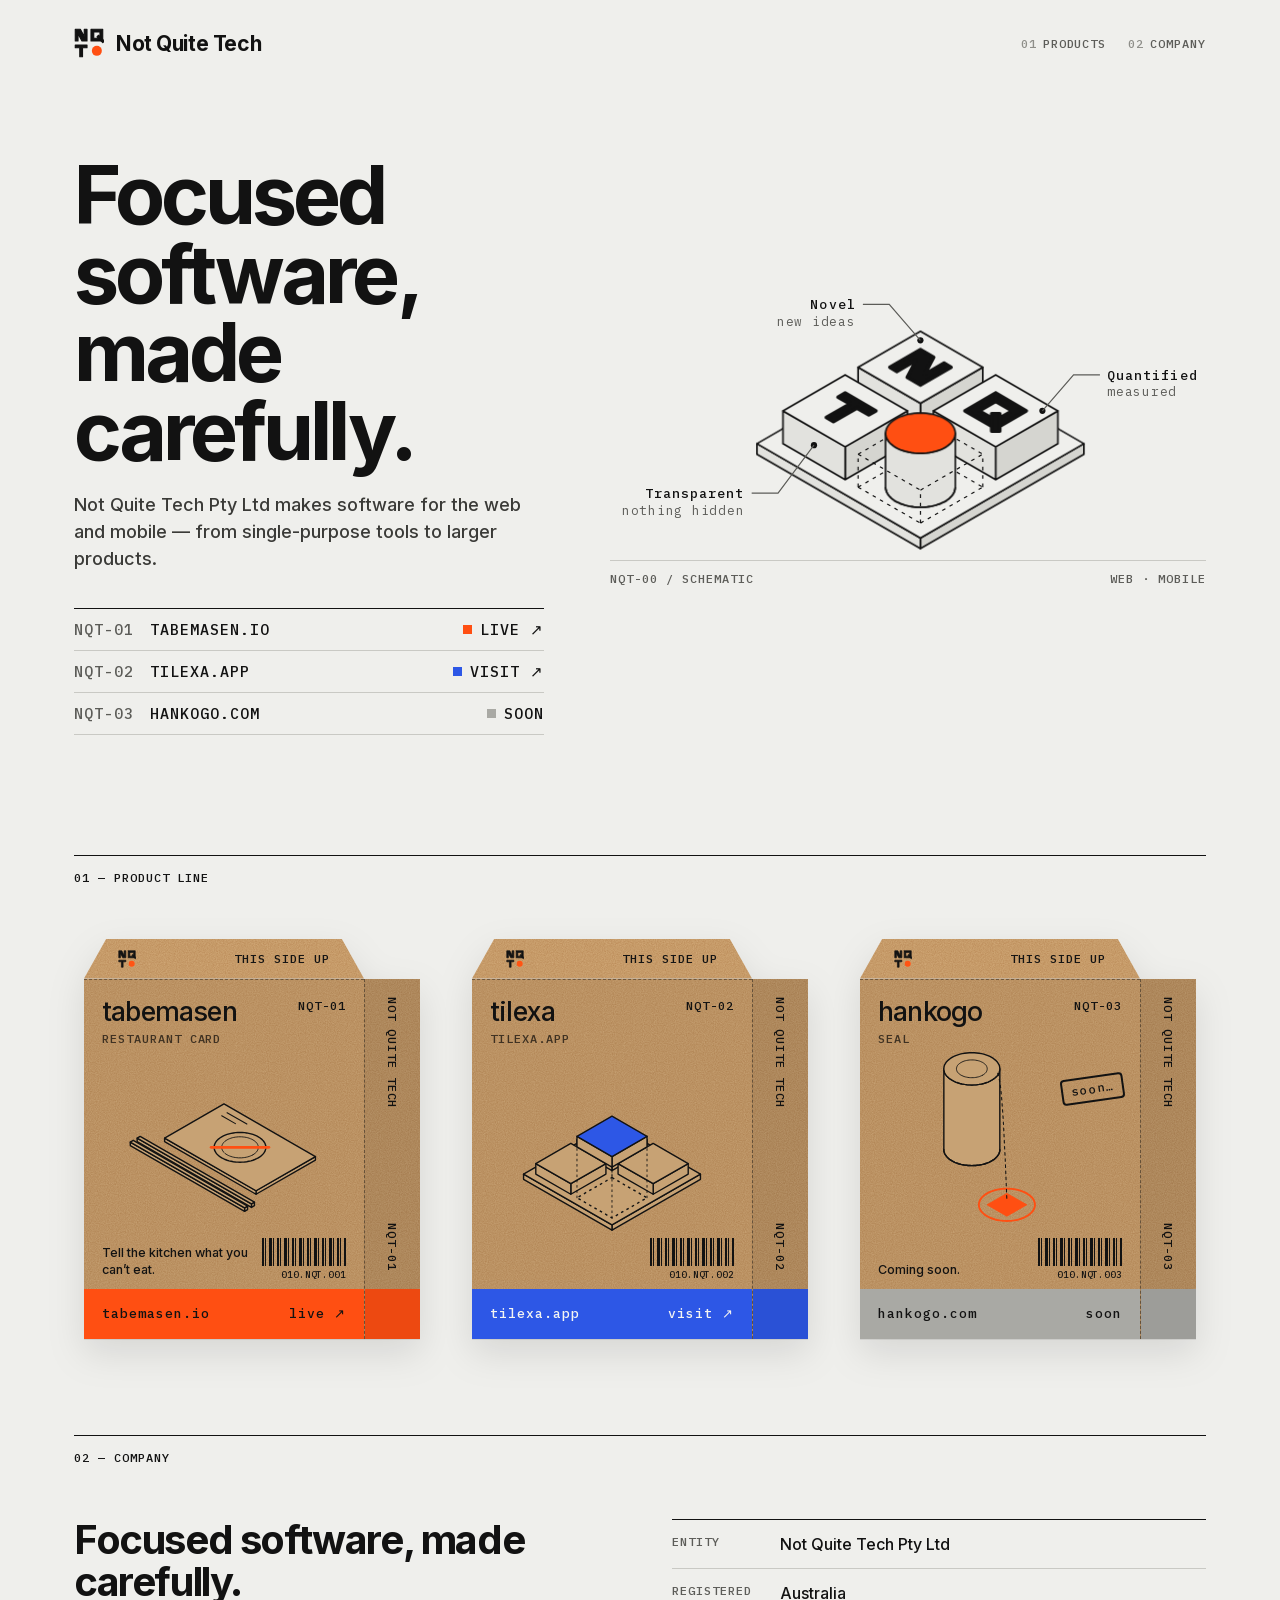
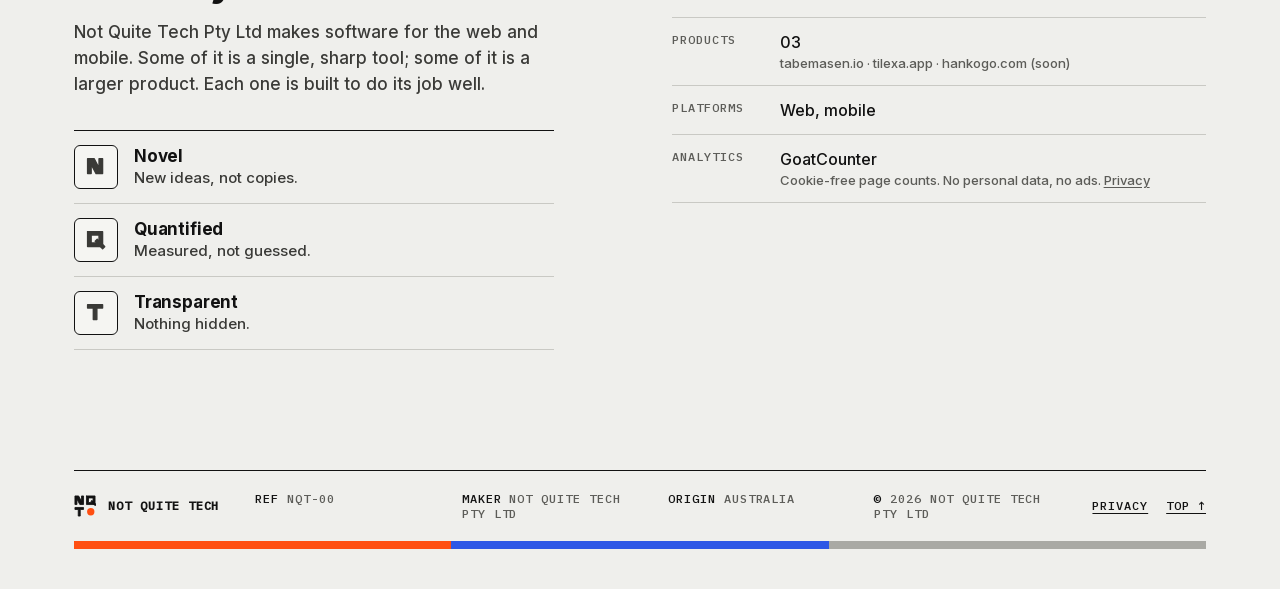
==== index.html @ bcbded15 "Not Quite Tech website Static site for nqtn.me: schematic hero, product line, company spec sheet, pr" ====
<!DOCTYPE html>
<html lang="en">
<head>
  <meta charset="utf-8">
  <meta name="viewport" content="width=device-width, initial-scale=1">
  <title>Not Quite Tech Pty Ltd</title>
  <meta name="description" content="Not Quite Tech Pty Ltd makes focused software for the web and mobile.">
  <meta name="theme-color" content="#EFEFEC">
  <link rel="icon" href="assets/img/favicon.svg" type="image/svg+xml">
  <link rel="apple-touch-icon" href="assets/img/apple-touch-icon.png">
  <meta property="og:type" content="website">
  <meta property="og:title" content="Not Quite Tech Pty Ltd">
  <meta property="og:description" content="Focused software, made carefully.">
  <meta property="og:image" content="https://nqtn.me/assets/img/og.png">
  <meta name="twitter:card" content="summary_large_image">
  <link rel="preload" href="assets/fonts/inter-latin.woff2" as="font" type="font/woff2" crossorigin>
  <link rel="stylesheet" href="assets/css/site.css">
  <script data-goatcounter="https://nqtn.goatcounter.com/count" async src="//gc.zgo.at/count.js"></script>
  <script type="application/ld+json">
  {"@context":"https://schema.org","@type":"Organization","name":"Not Quite Tech Pty Ltd","url":"https://nqtn.me","logo":"https://nqtn.me/assets/img/mark.svg"}
  </script>
</head>
<body>
<div class="page">

  <header class="top">
    <a class="brand" href="/" aria-label="Not Quite Tech home"><img src="assets/img/mark.svg" alt="" width="30" height="30"><b>Not Quite Tech</b></a>
    <nav class="mono" aria-label="Sections">
      <a href="#products"><span>01</span>Products</a>
      <a href="#company"><span>02</span>Company</a>
    </nav>
  </header>

  <main>
    <section class="hero" id="top">
      <div class="h-text">
        <h1>Focused software,<br>made carefully.</h1>
        <p>Not Quite Tech Pty Ltd makes software for the web and mobile — from single-purpose tools to larger products.</p>
        <div class="contents mono">
          <a href="https://tabemasen.io"><span class="muted">NQT-01</span><span class="nm2">tabemasen.io</span><span class="st"><i class="sq b1"></i>live ↗</span></a>
          <a href="https://tilexa.app"><span class="muted">NQT-02</span><span class="nm2">tilexa.app</span><span class="st"><i class="sq b2"></i>visit ↗</span></a>
          <span class="row"><span class="muted">NQT-03</span><span>hankogo.com</span><span class="st"><i class="sq b3"></i>soon</span></span>
        </div>
      </div>
      <figure class="h-art">
        <svg class="schem" viewBox="-29 50 497 222" role="img" aria-labelledby="schem-t"><title id="schem-t">Schematic of the Not Quite Tech mark as three blocks and a cylinder. N: novel, new ideas, not copies. Q: quantified, measured, not guessed. T: transparent, nothing hidden. An orange cylinder stands in the outline of a fourth block.</title><g class="s s-base"><polygon class="fr" points="366.4,187.0 230.0,265.8 230.0,257.0 366.4,178.2"/><polygon class="fl" points="93.6,187.0 230.0,265.8 230.0,257.0 93.6,178.2"/><polygon class="ft" points="230.0,99.5 366.4,178.2 230.0,257.0 93.6,178.2"/></g><g class="s s-b1"><polygon class="fr" points="282.0,142.0 230.0,172.0 230.0,144.5 282.0,114.5"/><polygon class="fl" points="178.0,142.0 230.0,172.0 230.0,144.5 178.0,114.5"/><polygon class="ft" points="230.0,84.5 282.0,114.5 230.0,144.5 178.0,114.5"/><polygon class="lt" fill-rule="evenodd" style="stroke-width:2.89" points="230.0,99.7 241.1,106.1 233.6,120.3 249.7,111.0 255.6,114.5 230.0,129.3 218.9,122.9 226.4,108.7 210.3,118.0 204.4,114.5"/></g><g class="s s-b2"><polygon class="fr" points="344.7,178.2 292.8,208.2 292.8,180.8 344.7,150.8"/><polygon class="fl" points="240.8,178.2 292.8,208.2 292.8,180.8 240.8,150.8"/><polygon class="ft" points="292.8,120.8 344.7,150.8 292.8,180.8 240.8,150.8"/><polygon class="lt" fill-rule="evenodd" style="stroke-width:2.89" points="292.8,135.9 318.4,150.8 292.8,165.6 267.1,150.8 292.8,135.9 292.8,142.9 279.1,150.8 292.8,158.6 306.5,150.8 292.8,142.9"/><polygon class="lt" fill-rule="evenodd" style="stroke-width:2.89" points="289.4,153.1 296.2,153.1 296.2,167.7 289.4,167.7"/></g><g class="s s-b3"><polygon class="fr" points="219.2,178.2 167.2,208.2 167.2,180.8 219.2,150.8"/><polygon class="fl" points="115.3,178.2 167.2,208.2 167.2,180.8 115.3,150.8"/><polygon class="ft" points="167.2,120.8 219.2,150.8 167.2,180.8 115.3,150.8"/><polygon class="lt" fill-rule="evenodd" style="stroke-width:2.89" points="167.2,135.9 192.9,150.8 186.9,154.2 177.0,148.5 157.4,159.9 151.4,156.4 171.1,145.1 161.2,139.4"/></g><g class="s s-ghost"><line class="gh" x1="178.0" y1="214.5" x2="230.0" y2="184.5"/><line class="gh" x1="230.0" y1="184.5" x2="282.0" y2="214.5"/><line class="gh" x1="178.0" y1="187.0" x2="230.0" y2="157.0"/><line class="gh" x1="230.0" y1="157.0" x2="282.0" y2="187.0"/><line class="gh" x1="230.0" y1="184.5" x2="230.0" y2="157.0"/></g><g class="s s-cyl"><polygon class="fl" points="259.1,214.5 259.0,215.6 258.8,216.7 258.5,217.8 258.1,218.8 257.5,219.9 256.9,220.9 256.1,221.9 255.2,222.9 254.2,223.8 253.1,224.7 251.9,225.6 250.6,226.4 249.2,227.1 247.7,227.8 246.2,228.5 244.5,229.0 242.9,229.6 241.1,230.0 239.3,230.4 237.5,230.7 235.7,231.0 233.8,231.2 231.9,231.3 230.0,231.3 228.1,231.3 226.2,231.2 224.3,231.0 222.5,230.7 220.7,230.4 218.9,230.0 217.1,229.6 215.5,229.0 213.8,228.5 212.3,227.8 210.8,227.1 209.4,226.4 208.1,225.6 206.9,224.7 205.8,223.8 204.8,222.9 203.9,221.9 203.1,220.9 202.5,219.9 201.9,218.8 201.5,217.8 201.2,216.7 201.0,215.6 200.9,214.5 200.9,169.5 201.0,170.6 201.2,171.7 201.5,172.8 201.9,173.8 202.5,174.9 203.1,175.9 203.9,176.9 204.8,177.9 205.8,178.8 206.9,179.7 208.1,180.6 209.4,181.4 210.8,182.1 212.3,182.8 213.8,183.5 215.5,184.0 217.1,184.6 218.9,185.0 220.7,185.4 222.5,185.7 224.3,186.0 226.2,186.2 228.1,186.3 230.0,186.3 231.9,186.3 233.8,186.2 235.7,186.0 237.5,185.7 239.3,185.4 241.1,185.0 242.9,184.6 244.5,184.0 246.2,183.5 247.7,182.8 249.2,182.1 250.6,181.4 251.9,180.6 253.1,179.7 254.2,178.8 255.2,177.9 256.1,176.9 256.9,175.9 257.5,174.9 258.1,173.8 258.5,172.8 258.8,171.7 259.0,170.6 259.1,169.5"/><polyline class="ln" points="259.1,214.5 259.0,215.6 258.8,216.7 258.5,217.8 258.1,218.8 257.5,219.9 256.9,220.9 256.1,221.9 255.2,222.9 254.2,223.8 253.1,224.7 251.9,225.6 250.6,226.4 249.2,227.1 247.7,227.8 246.2,228.5 244.5,229.0 242.9,229.6 241.1,230.0 239.3,230.4 237.5,230.7 235.7,231.0 233.8,231.2 231.9,231.3 230.0,231.3 228.1,231.3 226.2,231.2 224.3,231.0 222.5,230.7 220.7,230.4 218.9,230.0 217.1,229.6 215.5,229.0 213.8,228.5 212.3,227.8 210.8,227.1 209.4,226.4 208.1,225.6 206.9,224.7 205.8,223.8 204.8,222.9 203.9,221.9 203.1,220.9 202.5,219.9 201.9,218.8 201.5,217.8 201.2,216.7 201.0,215.6 200.9,214.5"/><polygon class="fo" points="250.6,181.4 248.7,182.4 246.7,183.3 244.5,184.0 242.3,184.7 239.9,185.3 237.5,185.7 235.1,186.0 232.5,186.2 230.0,186.3 227.5,186.2 224.9,186.0 222.5,185.7 220.1,185.3 217.7,184.7 215.5,184.0 213.3,183.3 211.3,182.4 209.4,181.4 207.7,180.3 206.2,179.1 204.8,177.9 203.6,176.6 202.7,175.2 201.9,173.8 201.4,172.4 201.0,171.0 200.9,169.5 201.0,168.0 201.4,166.6 201.9,165.2 202.7,163.8 203.6,162.4 204.8,161.1 206.2,159.9 207.7,158.7 209.4,157.6 211.3,156.6 213.3,155.7 215.5,155.0 217.7,154.3 220.1,153.7 222.5,153.3 224.9,153.0 227.5,152.8 230.0,152.7 232.5,152.8 235.1,153.0 237.5,153.3 239.9,153.7 242.3,154.3 244.5,155.0 246.7,155.7 248.7,156.6 250.6,157.6 252.3,158.7 253.8,159.9 255.2,161.1 256.4,162.4 257.3,163.8 258.1,165.2 258.6,166.6 259.0,168.0 259.1,169.5 259.0,171.0 258.6,172.4 258.1,173.8 257.3,175.2 256.4,176.6 255.2,177.9 253.8,179.1 252.3,180.3 250.6,181.4"/></g><g class="s s-gfront"><line class="gh" x1="178.0" y1="214.5" x2="230.0" y2="244.5"/><line class="gh" x1="230.0" y1="244.5" x2="282.0" y2="214.5"/><line class="gh" x1="178.0" y1="187.0" x2="230.0" y2="217.0"/><line class="gh" x1="230.0" y1="217.0" x2="282.0" y2="187.0"/><line class="gh" x1="282.0" y1="214.5" x2="282.0" y2="187.0"/><line class="gh" x1="230.0" y1="244.5" x2="230.0" y2="217.0"/><line class="gh" x1="178.0" y1="214.5" x2="178.0" y2="187.0"/></g><g class="s s-co"><circle class="dot" cx="331.8" cy="150.8" r="2.6"/><polyline class="ld" points="331.8,150.8 357.8,120.8 379.8,120.8"/><text class="tx" x="385.8" y="124.8" text-anchor="start">Quantified</text><text class="tx2" x="385.8" y="138.8" text-anchor="start">measured</text><circle class="dot" cx="230.0" cy="92.0" r="2.6"/><polyline class="ld" points="230.0,92.0 204.0,62.0 182.0,62.0"/><text class="tx" x="176.0" y="66.0" text-anchor="end">Novel</text><text class="tx2" x="176.0" y="80.0" text-anchor="end">new ideas</text><circle class="dot" cx="141.2" cy="179.5" r="2.6"/><polyline class="ld" points="141.2,179.5 111.2,219.5 89.2,219.5"/><text class="tx" x="83.2" y="223.5" text-anchor="end">Transparent</text><text class="tx2" x="83.2" y="237.5" text-anchor="end">nothing hidden</text></g></svg>
        <figcaption class="mono muted"><span>NQT-00 / schematic</span><span>web · mobile</span></figcaption>
      </figure>
    </section>

    <section class="sec" id="products">
      <div class="sec-head mono"><h2>01 — Product line</h2></div>
      <ul class="boxes">
        <li>
          <a class="box" href="https://tabemasen.io" aria-label="tabemasen.io: tell the kitchen what you can’t eat. Live.">
            <div class="flap kraft" aria-hidden="true"><img src="assets/img/mark.svg" alt=""><span class="mono">this side up</span></div>
            <div class="front kraft">
              <div class="hd"><span class="nm">tabemasen</span><span class="mono">NQT-01</span></div>
              <div class="sub"><span class="mono muted">restaurant card</span></div>
              <div class="art"><img src="assets/img/iso-tabemasen.svg" alt="" width="300" height="220"></div>
              <div class="meta"><p>Tell the kitchen what you can’t eat.</p><div><div class="barcode"></div><div class="code">010.NQT.001</div></div></div>
              <div class="band b1"><b>tabemasen.io</b><b>live ↗</b></div>
            </div>
            <div class="side kraft" aria-hidden="true"><div class="v mono"><span>not quite tech</span><span>NQT-01</span></div><div class="band b1"></div></div>
          </a>
        </li>
        <li>
          <a class="box" href="https://tilexa.app" aria-label="tilexa.app">
            <div class="flap kraft" aria-hidden="true"><img src="assets/img/mark.svg" alt=""><span class="mono">this side up</span></div>
            <div class="front kraft">
              <div class="hd"><span class="nm">tilexa</span><span class="mono">NQT-02</span></div>
              <div class="sub"><span class="mono muted">tilexa.app</span></div>
              <div class="art"><img src="assets/img/iso-tilexa.svg" alt="" width="300" height="220"></div>
              <div class="meta"><p></p><div><div class="barcode"></div><div class="code">010.NQT.002</div></div></div>
              <div class="band b2"><b>tilexa.app</b><b>visit ↗</b></div>
            </div>
            <div class="side kraft" aria-hidden="true"><div class="v mono"><span>not quite tech</span><span>NQT-02</span></div><div class="band b2"></div></div>
          </a>
        </li>
        <li>
          <div class="box" role="group" aria-label="hankogo.com, coming soon">
            <div class="flap kraft" aria-hidden="true"><img src="assets/img/mark.svg" alt=""><span class="mono">this side up</span></div>
            <div class="front kraft">
              <div class="hd"><span class="nm">hankogo</span><span class="mono">NQT-03</span></div>
              <div class="sub"><span class="mono muted">seal</span></div>
              <span class="soon-stamp">soon…</span>
              <div class="art"><img src="assets/img/iso-hankogo.svg" alt="" width="300" height="220"></div>
              <div class="meta"><p>Coming soon.</p><div><div class="barcode"></div><div class="code">010.NQT.003</div></div></div>
              <div class="band b3"><b>hankogo.com</b><b>soon</b></div>
            </div>
            <div class="side kraft" aria-hidden="true"><div class="v mono"><span>not quite tech</span><span>NQT-03</span></div><div class="band b3"></div></div>
          </div>
        </li>
      </ul>
    </section>

    <section class="sec" id="company">
      <div class="sec-head mono"><h2>02 — Company</h2></div>
      <div class="spec">
        <div class="about">
          <h3>Focused software, made carefully.</h3>
          <p>Not Quite Tech Pty Ltd makes software for the web and mobile. Some of it is a single, sharp tool; some of it is a larger product. Each one is built to do its job well.</p>
          <ol class="principles">
            <li><span class="lt" aria-hidden="true"><svg viewBox="-1 -1 22 22" fill="currentColor" stroke="currentColor" stroke-width="1.6" stroke-linejoin="round"><polygon fill-rule="evenodd" points="0.80,0.80 7.88,0.80 13.37,11.10 13.37,0.80 17.20,0.80 17.20,17.20 10.12,17.20 4.63,6.90 4.63,17.20 0.80,17.20"/></svg></span><span><b>Novel</b>New ideas, not copies.</span></li>
            <li><span class="lt" aria-hidden="true"><svg viewBox="-1 -1 22 22" fill="currentColor" stroke="currentColor" stroke-width="1.6" stroke-linejoin="round"><polygon fill-rule="evenodd" points="0.80,0.80 17.20,0.80 17.20,17.20 0.80,17.20 0.80,0.80 4.63,4.63 4.63,13.37 13.37,13.37 13.37,4.63 4.63,4.63"/><polygon fill-rule="evenodd" points="9.18,11.37 11.37,9.18 19.48,17.29 17.29,19.48"/></svg></span><span><b>Quantified</b>Measured, not guessed.</span></li>
            <li><span class="lt" aria-hidden="true"><svg viewBox="-1 -1 22 22" fill="currentColor" stroke="currentColor" stroke-width="1.6" stroke-linejoin="round"><polygon fill-rule="evenodd" points="0.80,0.80 17.20,0.80 17.20,4.63 10.91,4.63 10.91,17.20 7.09,17.20 7.09,4.63 0.80,4.63"/></svg></span><span><b>Transparent</b>Nothing hidden.</span></li>
          </ol>
        </div>
        <dl>
          <dt class="mono muted">Entity</dt><dd>Not Quite Tech Pty Ltd</dd>
          <dt class="mono muted">Registered</dt><dd>Australia</dd>
          <dt class="mono muted">Products</dt><dd>03<small>tabemasen.io · tilexa.app · hankogo.com (soon)</small></dd>
          <dt class="mono muted">Platforms</dt><dd>Web, mobile</dd>
          <dt class="mono muted">Analytics</dt><dd>GoatCounter<small>Cookie-free page counts. No personal data, no ads. <a href="privacy.html">Privacy</a></small></dd>
        </dl>
      </div>
    </section>
  </main>

  <footer class="foot mono">
    <div class="foot-body">
      <span class="mark"><img src="assets/img/mark.svg" alt=""><b>Not Quite Tech</b></span>
      <div class="rows">
        <span><b>Ref</b> <span class="muted">NQT-00</span></span>
        <span><b>Maker</b> <span class="muted">Not Quite Tech Pty Ltd</span></span>
        <span><b>Origin</b> <span class="muted">Australia</span></span>
        <span><b>©</b> <span class="muted">2026 Not Quite Tech Pty Ltd</span></span>
      </div>
      <nav aria-label="Footer"><a href="privacy.html">Privacy</a><a href="#top">Top ↑</a></nav>
    </div>
    <div class="tri" aria-hidden="true"><i class="b1"></i><i class="b2"></i><i class="b3"></i></div>
  </footer>

</div>
</body>
</html>
---- assets/css/site.css ----
/* Not Quite Tech Pty Ltd
   Tokens mirror the Figma file "NQTN — Brand & Website" (collection nqtn/colour). */

@font-face { font-family: "Inter"; src: url("../fonts/inter-latin.woff2") format("woff2"); font-weight: 100 900; font-display: swap; }
@font-face { font-family: "IBM Plex Mono"; src: url("../fonts/plexmono-400-latin.woff2") format("woff2"); font-weight: 400; font-display: swap; }
@font-face { font-family: "IBM Plex Mono"; src: url("../fonts/plexmono-500-latin.woff2") format("woff2"); font-weight: 500; font-display: swap; }

:root {
  --bg: #EFEFEC;
  --alu: #E3E3E0;
  --paper: #F5F5F2;
  --ink: #121212;
  --ink-2: #3A3A37;
  --graphite: #2B2B2A;
  --label: #5C5C58;
  --engrave: #8E8E89;
  --hairline: #C9C9C4;
  --signal: #FF4F12;
  --cobalt: #2D57E6;
  --lime: #C8F031;
  --kraft: #C7A274;
  --kraft-dk: #B48E60;

  --sans: "Inter", system-ui, -apple-system, sans-serif;
  --mono: "IBM Plex Mono", ui-monospace, "SF Mono", Menlo, monospace;

  --noise: url("data:image/svg+xml,%3Csvg xmlns='http://www.w3.org/2000/svg' width='180' height='180'%3E%3Cfilter id='n'%3E%3CfeTurbulence type='fractalNoise' baseFrequency='.9' numOctaves='2' stitchTiles='stitch'/%3E%3CfeColorMatrix values='0 0 0 0 0  0 0 0 0 0  0 0 0 0 0  0 0 0 .55 0'/%3E%3C/filter%3E%3Crect width='180' height='180' filter='url(%23n)'/%3E%3C/svg%3E");
}

*, *::before, *::after { box-sizing: border-box; }
html { -webkit-text-size-adjust: 100%; scroll-behavior: smooth; }
body { margin: 0; background: var(--bg); color: var(--ink); font-family: var(--sans); font-weight: 500; -webkit-font-smoothing: antialiased; }
a { color: inherit; text-decoration: none; }
button { font: inherit; color: inherit; }
:focus-visible { outline: 2px solid var(--signal); outline-offset: 3px; border-radius: 6px; }
img { display: block; max-width: 100%; height: auto; }

.mono { font-family: var(--mono); font-size: 12px; letter-spacing: .08em; text-transform: uppercase; }
.muted { color: var(--label); }
.sr { position: absolute; width: 1px; height: 1px; overflow: hidden; clip: rect(0 0 0 0); white-space: nowrap; }

.page { max-width: 1180px; margin: 0 auto; padding: 0 24px; }

/* ───────── header ───────── */
.top { display: flex; justify-content: space-between; align-items: center; flex-wrap: wrap; gap: 16px; padding: 28px 0; }
.brand { display: flex; align-items: center; gap: 12px; }
.brand img { width: 30px; height: 30px; }
.brand b { font-weight: 700; font-size: 21px; letter-spacing: -.02em; }
.top nav { display: flex; gap: 22px; flex-wrap: wrap; }
.top nav a { color: var(--label); }
.top nav a:hover { color: var(--ink); }
.top nav a span { color: var(--engrave); margin-right: 6px; }

/* ───────── section heads ───────── */
.sec { padding: 96px 0 0; }
.sec-head { display: flex; justify-content: space-between; align-items: baseline; gap: 16px; padding: 14px 0; border-top: 1px solid var(--ink); margin-bottom: 40px; }
.sec-head h2 { margin: 0; font: inherit; }

/* ───────── hero: text + animated schematic, straight on the page ───────── */
.hero { display: grid; grid-template-columns: minmax(0, 1fr) minmax(0, 1.2fr); gap: 32px 40px; align-items: center; padding: 56px 0 24px; }
.h-text h1 { margin: 14px 0 20px; font-size: clamp(42px, 6.4vw, 88px); line-height: .96; letter-spacing: -.048em; font-weight: 700; }
.h-text p { margin: 0; font-size: 18px; line-height: 1.5; max-width: 470px; color: var(--ink-2); }
.contents { margin-top: 36px; border-top: 1.5px solid var(--ink); max-width: 470px; }
.contents a, .contents span.row { display: grid; grid-template-columns: 64px 1fr auto; gap: 12px; align-items: center; padding: 11px 0; border-bottom: 1px solid var(--hairline); font-size: 15px; }
.contents a:hover .nm2 { text-decoration: underline; text-underline-offset: 3px; }
.contents .st { display: flex; align-items: center; gap: 8px; }
.contents .sq { width: 9px; height: 9px; background: var(--bc); }
.h-art { margin: 0; }
.h-art figcaption { display: flex; justify-content: space-between; gap: 12px; border-top: 1px solid var(--hairline); padding-top: 10px; margin-top: 4px; }
.schem { display: block; width: 100%; height: auto; overflow: visible; }
.schem .ft { fill: var(--bg); } .schem .fl { fill: #E2E2DE; } .schem .fr { fill: #D5D5D0; } .schem .fo { fill: var(--signal); }
.schem polygon { stroke: var(--ink); stroke-width: 1.4; stroke-linejoin: round; }
.schem .ln { fill: none; stroke: var(--ink); stroke-width: 1.4; stroke-linejoin: round; }
.schem .gh { fill: none; stroke: var(--ink); stroke-width: 1; stroke-dasharray: 3 4; }
.schem .dm { stroke: var(--engrave); stroke-width: 1; }
.schem .ld { fill: none; stroke: var(--label); stroke-width: 1; }
.schem .dot { fill: var(--ink); }
.schem .lt { fill: var(--ink); stroke: var(--ink); stroke-linejoin: round; }
.schem .tx { font: 500 11px var(--mono); letter-spacing: .08em; fill: var(--ink); }
.schem .tx2 { font: 400 10.5px var(--mono); letter-spacing: .06em; fill: var(--label); }
/* assembly: plate, three blocks drop in, the slot is traced, the cylinder lands, labels arrive */
@keyframes drop { from { transform: translateY(-46px); opacity: 0; } 60% { opacity: 1; } to { transform: none; opacity: 1; } }
@keyframes land { 0% { transform: translateY(-120px); opacity: 0; } 30% { opacity: 1; } 78% { transform: translateY(3px); } 100% { transform: none; opacity: 1; } }
@keyframes fade { from { opacity: 0; } to { opacity: 1; } }
@keyframes march { to { stroke-dashoffset: -14; } }
@keyframes bob { 0%, 62%, 100% { transform: none; } 74% { transform: translateY(-16px); } 86% { transform: translateY(1px); } }
.schem .s { animation: drop .7s cubic-bezier(.2,.8,.2,1) both; }
.schem .s-base { animation-name: fade; animation-duration: .5s; }
.schem .s-b1 { animation-delay: .25s; } .schem .s-b2 { animation-delay: .45s; } .schem .s-b3 { animation-delay: .65s; }
.schem .s-dim { animation: fade .6s 1s both; }
.schem .s-ghost { animation: fade .4s .95s both; }
.schem .s-ghost .gh, .schem .s-gfront .gh { animation: march 1.2s linear infinite; }
.schem .s-gfront { animation: fade .4s .95s both; }
.schem .s-cyl { animation: land .9s 1.3s cubic-bezier(.3,.7,.3,1) both, bob 5s 3s ease-in-out infinite; }
.schem .s-co { animation: fade .6s 2.1s both; }
@media (max-width: 860px) {
  .hero { grid-template-columns: 1fr; padding-top: 24px; }
  .h-art { order: -1; max-width: 520px; }
}

/* ───────── kraft: shared packaging material ───────── */
.kraft { background: var(--noise), var(--kraft); background-blend-mode: soft-light, normal; color: var(--ink); --muted: #3E3122; }
.kraft .muted { color: var(--muted); }
.barcode { width: 84px; height: 28px; background: repeating-linear-gradient(90deg, var(--ink) 0 2px, transparent 2px 3px, var(--ink) 3px 4px, transparent 4px 7px, var(--ink) 7px 10px, transparent 10px 11px, var(--ink) 11px 12px, transparent 12px 15px); }
.code { font: 500 9px/1 var(--mono); letter-spacing: .1em; margin-top: 4px; text-align: right; }
.band { height: 50px; flex: none; display: flex; align-items: center; justify-content: space-between; padding: 0 18px; background: var(--bc); color: var(--bt, var(--ink)); }
.band b { font: 500 13px/1 var(--mono); letter-spacing: .08em; }
.b1 { --bc: var(--signal); }
.b2 { --bc: var(--cobalt); --bt: #F5F5F2; }
.b3 { --bc: #A9A9A4; }

/* ───────── product line: flat kraft boxes (unfolded dielines) ───────── */
.boxes { list-style: none; margin: 0; padding: 0; display: grid; grid-template-columns: repeat(auto-fit, minmax(330px, 1fr)); gap: 48px 32px; }
.boxes li { display: flex; justify-content: center; }
.box { display: grid; grid-template-columns: 280px 56px; grid-template-rows: 40px 360px; width: max-content; transition: transform .25s cubic-bezier(.2,.8,.2,1), filter .25s; filter: drop-shadow(0 1px 0 rgba(0,0,0,.08)) drop-shadow(0 14px 18px rgba(0,0,0,.10)); }
a.box:hover, a.box:focus-visible { transform: translateY(-6px); filter: drop-shadow(0 1px 0 rgba(0,0,0,.08)) drop-shadow(0 22px 26px rgba(0,0,0,.16)); outline: none; }
a.box:focus-visible .front { outline: 2px solid var(--signal); outline-offset: 4px; }
.flap { grid-column: 1; grid-row: 1; clip-path: polygon(8% 0, 92% 0, 100% 100%, 0 100%); border-radius: 12px 12px 0 0; display: flex; align-items: center; justify-content: space-between; padding: 0 34px; filter: brightness(1.06); }
.flap img { width: 18px; height: 18px; }
.front { grid-column: 1; grid-row: 2; position: relative; display: flex; flex-direction: column; overflow: hidden; border-top: 1.5px dashed rgba(18,18,18,.45); }
.side { grid-column: 2; grid-row: 2; display: flex; flex-direction: column; border-left: 1.5px dashed rgba(18,18,18,.45); filter: brightness(.93); }
.side .v { flex: 1; writing-mode: vertical-rl; display: flex; justify-content: space-between; align-items: center; padding: 18px 0; margin: 0 auto; }
.side .band { padding: 0; justify-content: center; }
.front .hd { display: flex; justify-content: space-between; align-items: flex-start; padding: 18px 18px 0; }
.front .nm { font-size: 27px; font-weight: 500; letter-spacing: -.03em; line-height: 1; }
.front .sub { display: flex; gap: 10px; align-items: baseline; padding: 6px 18px 0; }
.front .art { flex: 1; display: grid; place-items: center; padding: 0 8px; min-height: 0; }
.front .art img { width: 100%; height: auto; }
.front .meta { display: flex; justify-content: space-between; align-items: flex-end; padding: 0 18px 10px; gap: 10px; }
.front .meta p { margin: 0; font-size: 12.5px; line-height: 1.35; max-width: 150px; }
.soon-stamp { position: absolute; right: 16px; top: 96px; rotate: -8deg; border: 2px solid var(--ink); border-radius: 4px; padding: 5px 8px; font: 500 12px/1 var(--mono); letter-spacing: .14em; }
@media (max-width: 380px) { .box { grid-template-columns: 260px 44px; } }

/* ───────── company: plain spec sheet ───────── */
.spec { display: grid; grid-template-columns: minmax(0, 1fr) minmax(300px, 1fr); gap: 36px 64px; align-items: start; }
.about h3 { margin: 0 0 16px; font-size: clamp(28px, 3.4vw, 40px); letter-spacing: -.035em; line-height: 1.05; }
.about p { margin: 0; font-size: 17px; line-height: 1.55; color: var(--ink-2); max-width: 480px; }
.spec dl { margin: 0; display: grid; grid-template-columns: auto 1fr; border-top: 1.5px solid var(--ink); }
.spec dt, .spec dd { margin: 0; padding: 14px 0; border-bottom: 1px solid var(--hairline); }
.spec dt { padding-right: 28px; }
.spec dd { font-size: 16px; }
.spec dd small { display: block; color: var(--label); font-size: 13px; margin-top: 3px; }
.spec dd small a { text-decoration: underline; text-underline-offset: 2px; }
.principles { list-style: none; margin: 32px 0 0; padding: 0; border-top: 1.5px solid var(--ink); max-width: 480px; }
.principles li { display: grid; grid-template-columns: 44px 1fr; align-items: center; gap: 16px; padding: 14px 0; border-bottom: 1px solid var(--hairline); }
.principles .lt { display: grid; place-items: center; width: 44px; height: 44px; background: var(--paper); border: 1.5px solid var(--ink); border-radius: 6px; }
.principles .lt svg { width: 20px; height: 20px; }
.principles span { font-size: 15px; color: var(--ink-2); }
.principles span b { display: block; font-size: 17px; color: var(--ink); letter-spacing: -.01em; margin-bottom: 2px; }
@media (max-width: 860px) { .spec { grid-template-columns: 1fr; } }

/* ───────── footer ───────── */
.foot { margin-top: 120px; padding-bottom: 40px; }
.foot-body { display: grid; grid-template-columns: auto 1fr auto; gap: 18px 36px; align-items: center; padding: 20px 0; border-top: 1.5px solid var(--ink); }
.foot .mark { display: flex; align-items: center; gap: 12px; }
.foot .mark img { width: 22px; height: 22px; }
.foot .rows { display: grid; grid-template-columns: repeat(auto-fit, minmax(170px, 1fr)); gap: 6px 24px; }
.foot .rows b { font-weight: 500; }
.foot nav { display: flex; gap: 18px; align-items: center; }
.foot nav a { text-decoration: underline; text-underline-offset: 3px; text-decoration-thickness: 1px; }
.tri { display: grid; grid-template-columns: 1fr 1fr 1fr; height: 8px; }
.tri i { background: var(--bc); }
@media (max-width: 760px) { .foot-body { grid-template-columns: 1fr; } }

/* ───────── text pages ───────── */
.doc { max-width: 720px; margin: 40px 0 0; }
.doc a { text-decoration: underline; text-underline-offset: 3px; }
.doc h1 { margin: 0 0 24px; font-size: clamp(36px, 5vw, 56px); letter-spacing: -.04em; line-height: 1; }
.doc h2 { margin: 32px 0 8px; font-size: 18px; letter-spacing: -.01em; }
.doc p { margin: 0 0 12px; font-size: 17px; line-height: 1.55; }
.doc p.mono { font-size: 12px; }

@media (prefers-reduced-motion: reduce) {
  *, *::before, *::after { animation: none !important; transition: none !important; }
}
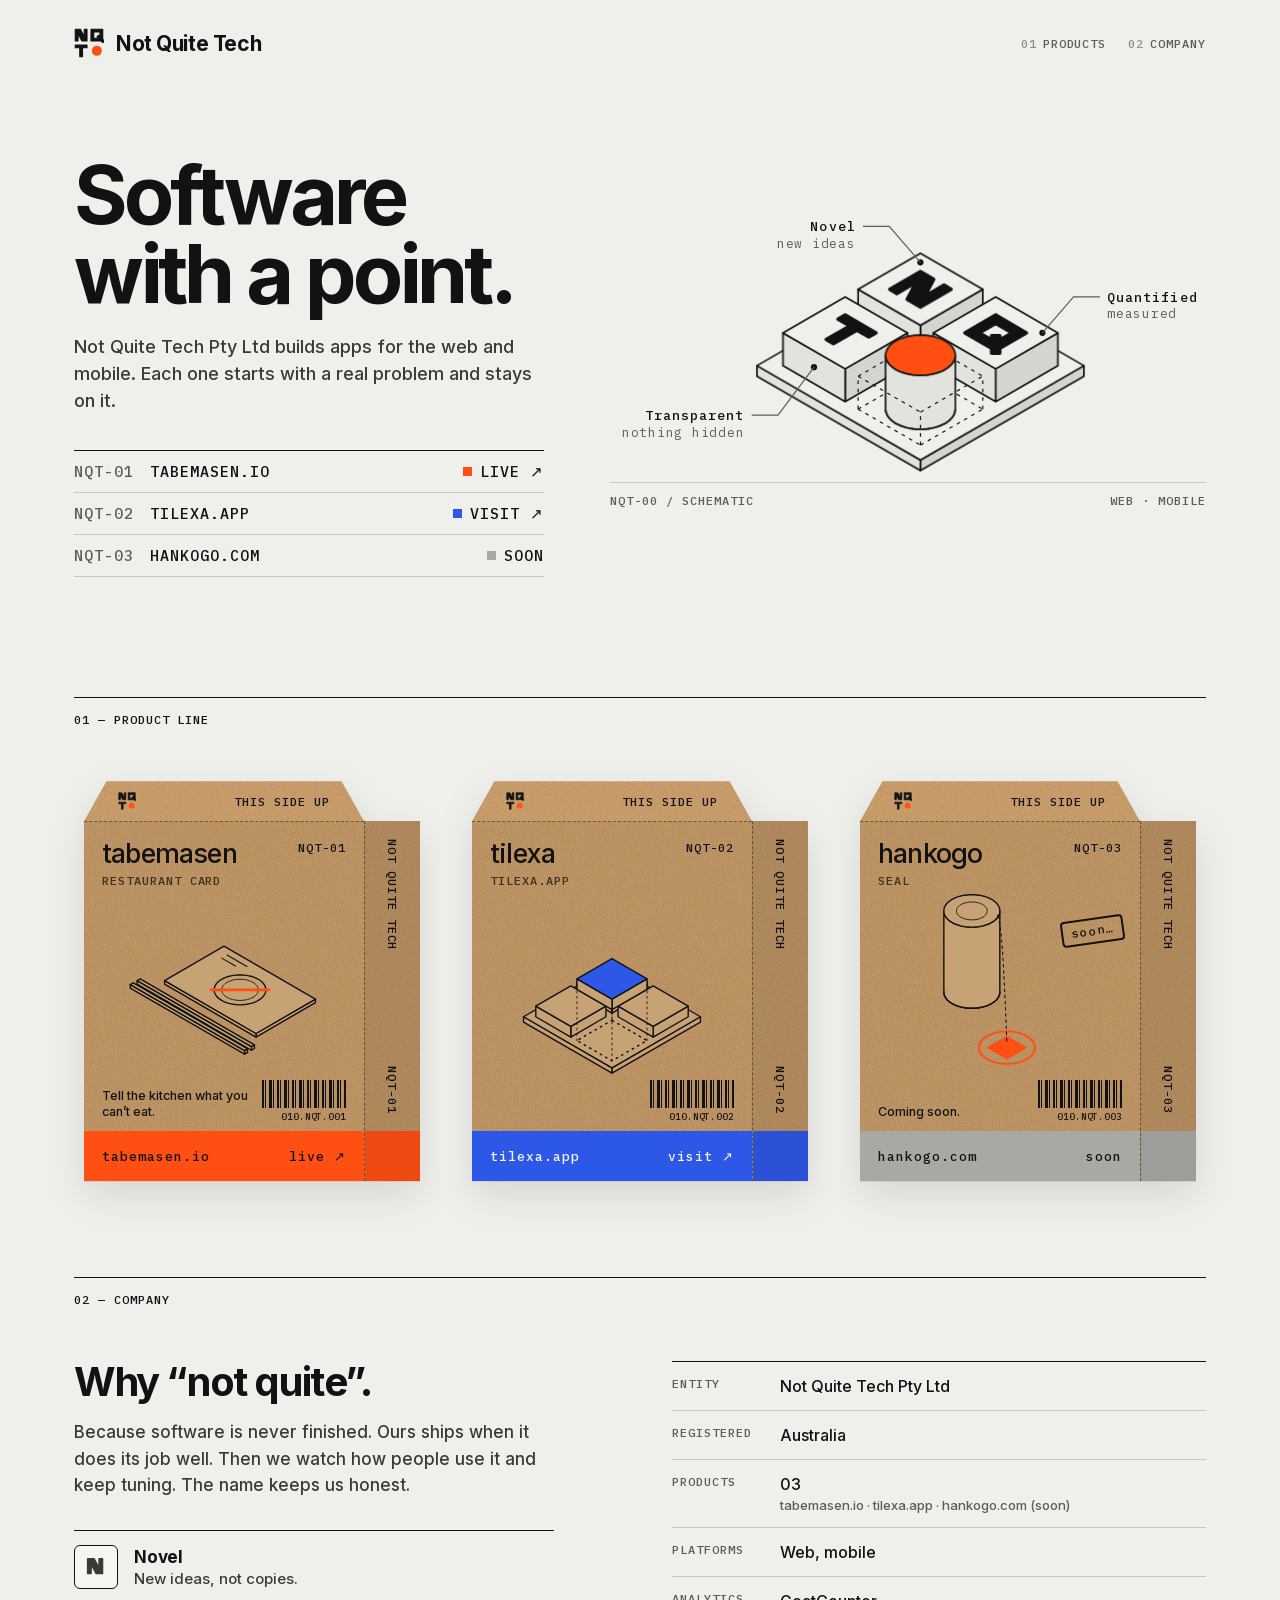
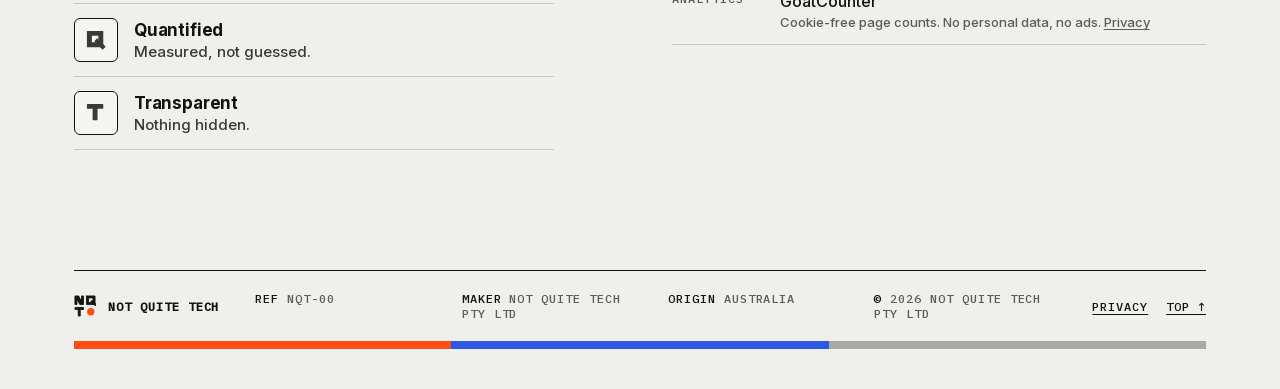
==== commit 8b016392: "Rewrite copy, add SEO metadata, sitemap, robots and 404 Co-Authored-By: Claude Opus 5.5 <noreply@ant" ====
--- a/index.html
+++ b/index.html
@@ -1,23 +1,37 @@
 <!DOCTYPE html>
-<html lang="en">
+<html lang="en-AU">
 <head>
   <meta charset="utf-8">
   <meta name="viewport" content="width=device-width, initial-scale=1">
-  <title>Not Quite Tech Pty Ltd</title>
-  <meta name="description" content="Not Quite Tech Pty Ltd makes focused software for the web and mobile.">
+  <title>Not Quite Tech · Software with a point</title>
+  <meta name="description" content="Not Quite Tech Pty Ltd is an Australian company building apps for the web and mobile, including tabemasen, tilexa and hankogo.">
+  <link rel="canonical" href="https://nqtn.me/">
   <meta name="theme-color" content="#EFEFEC">
   <link rel="icon" href="assets/img/favicon.svg" type="image/svg+xml">
   <link rel="apple-touch-icon" href="assets/img/apple-touch-icon.png">
   <meta property="og:type" content="website">
-  <meta property="og:title" content="Not Quite Tech Pty Ltd">
-  <meta property="og:description" content="Focused software, made carefully.">
+  <meta property="og:site_name" content="Not Quite Tech">
+  <meta property="og:url" content="https://nqtn.me/">
+  <meta property="og:locale" content="en_AU">
+  <meta property="og:title" content="Not Quite Tech · Software with a point">
+  <meta property="og:description" content="Apps for the web and mobile. Each one starts with a real problem and stays on it.">
   <meta property="og:image" content="https://nqtn.me/assets/img/og.png">
+  <meta property="og:image:width" content="1200">
+  <meta property="og:image:height" content="630">
+  <meta property="og:image:alt" content="Not Quite Tech homepage: the headline Software with a point, beside a schematic of three lettered blocks and an orange cylinder.">
   <meta name="twitter:card" content="summary_large_image">
+  <meta name="twitter:title" content="Not Quite Tech · Software with a point">
+  <meta name="twitter:description" content="Apps for the web and mobile. Each one starts with a real problem and stays on it.">
+  <meta name="twitter:image" content="https://nqtn.me/assets/img/og.png">
   <link rel="preload" href="assets/fonts/inter-latin.woff2" as="font" type="font/woff2" crossorigin>
   <link rel="stylesheet" href="assets/css/site.css">
   <script data-goatcounter="https://nqtn.goatcounter.com/count" async src="//gc.zgo.at/count.js"></script>
   <script type="application/ld+json">
-  {"@context":"https://schema.org","@type":"Organization","name":"Not Quite Tech Pty Ltd","url":"https://nqtn.me","logo":"https://nqtn.me/assets/img/mark.svg"}
+  {"@context":"https://schema.org","@graph":[
+    {"@type":"Organization","@id":"https://nqtn.me/#org","name":"Not Quite Tech","legalName":"Not Quite Tech Pty Ltd","url":"https://nqtn.me/","logo":{"@type":"ImageObject","url":"https://nqtn.me/assets/img/apple-touch-icon.png","width":180,"height":180},"address":{"@type":"PostalAddress","addressCountry":"AU"},"description":"Australian company building apps for the web and mobile."},
+    {"@type":"WebSite","@id":"https://nqtn.me/#website","url":"https://nqtn.me/","name":"Not Quite Tech","publisher":{"@id":"https://nqtn.me/#org"},"inLanguage":"en-AU"},
+    {"@type":"WebApplication","name":"tabemasen","url":"https://tabemasen.io","description":"A restaurant card that tells the kitchen what you can't eat.","applicationCategory":"LifestyleApplication","operatingSystem":"Web","publisher":{"@id":"https://nqtn.me/#org"}}
+  ]}
   </script>
 </head>
 <body>
@@ -34,8 +48,8 @@
   <main>
     <section class="hero" id="top">
       <div class="h-text">
-        <h1>Focused software,<br>made carefully.</h1>
-        <p>Not Quite Tech Pty Ltd makes software for the web and mobile — from single-purpose tools to larger products.</p>
+        <h1>Software<br>with a point.</h1>
+        <p>Not Quite Tech Pty Ltd builds apps for the web and mobile. Each one starts with a real problem and stays on it.</p>
         <div class="contents mono">
           <a href="https://tabemasen.io"><span class="muted">NQT-01</span><span class="nm2">tabemasen.io</span><span class="st"><i class="sq b1"></i>live ↗</span></a>
           <a href="https://tilexa.app"><span class="muted">NQT-02</span><span class="nm2">tilexa.app</span><span class="st"><i class="sq b2"></i>visit ↗</span></a>
@@ -55,7 +69,7 @@
           <a class="box" href="https://tabemasen.io" aria-label="tabemasen.io: tell the kitchen what you can’t eat. Live.">
             <div class="flap kraft" aria-hidden="true"><img src="assets/img/mark.svg" alt=""><span class="mono">this side up</span></div>
             <div class="front kraft">
-              <div class="hd"><span class="nm">tabemasen</span><span class="mono">NQT-01</span></div>
+              <div class="hd"><h3 class="nm">tabemasen</h3><span class="mono">NQT-01</span></div>
               <div class="sub"><span class="mono muted">restaurant card</span></div>
               <div class="art"><img src="assets/img/iso-tabemasen.svg" alt="" width="300" height="220"></div>
               <div class="meta"><p>Tell the kitchen what you can’t eat.</p><div><div class="barcode"></div><div class="code">010.NQT.001</div></div></div>
@@ -68,7 +82,7 @@
           <a class="box" href="https://tilexa.app" aria-label="tilexa.app">
             <div class="flap kraft" aria-hidden="true"><img src="assets/img/mark.svg" alt=""><span class="mono">this side up</span></div>
             <div class="front kraft">
-              <div class="hd"><span class="nm">tilexa</span><span class="mono">NQT-02</span></div>
+              <div class="hd"><h3 class="nm">tilexa</h3><span class="mono">NQT-02</span></div>
               <div class="sub"><span class="mono muted">tilexa.app</span></div>
               <div class="art"><img src="assets/img/iso-tilexa.svg" alt="" width="300" height="220"></div>
               <div class="meta"><p></p><div><div class="barcode"></div><div class="code">010.NQT.002</div></div></div>
@@ -81,7 +95,7 @@
           <div class="box" role="group" aria-label="hankogo.com, coming soon">
             <div class="flap kraft" aria-hidden="true"><img src="assets/img/mark.svg" alt=""><span class="mono">this side up</span></div>
             <div class="front kraft">
-              <div class="hd"><span class="nm">hankogo</span><span class="mono">NQT-03</span></div>
+              <div class="hd"><h3 class="nm">hankogo</h3><span class="mono">NQT-03</span></div>
               <div class="sub"><span class="mono muted">seal</span></div>
               <span class="soon-stamp">soon…</span>
               <div class="art"><img src="assets/img/iso-hankogo.svg" alt="" width="300" height="220"></div>
@@ -98,8 +112,8 @@
       <div class="sec-head mono"><h2>02 — Company</h2></div>
       <div class="spec">
         <div class="about">
-          <h3>Focused software, made carefully.</h3>
-          <p>Not Quite Tech Pty Ltd makes software for the web and mobile. Some of it is a single, sharp tool; some of it is a larger product. Each one is built to do its job well.</p>
+          <h3>Why “not quite”.</h3>
+          <p>Because software is never finished. Ours ships when it does its job well. Then we watch how people use it and keep tuning. The name keeps us honest.</p>
           <ol class="principles">
             <li><span class="lt" aria-hidden="true"><svg viewBox="-1 -1 22 22" fill="currentColor" stroke="currentColor" stroke-width="1.6" stroke-linejoin="round"><polygon fill-rule="evenodd" points="0.80,0.80 7.88,0.80 13.37,11.10 13.37,0.80 17.20,0.80 17.20,17.20 10.12,17.20 4.63,6.90 4.63,17.20 0.80,17.20"/></svg></span><span><b>Novel</b>New ideas, not copies.</span></li>
             <li><span class="lt" aria-hidden="true"><svg viewBox="-1 -1 22 22" fill="currentColor" stroke="currentColor" stroke-width="1.6" stroke-linejoin="round"><polygon fill-rule="evenodd" points="0.80,0.80 17.20,0.80 17.20,17.20 0.80,17.20 0.80,0.80 4.63,4.63 4.63,13.37 13.37,13.37 13.37,4.63 4.63,4.63"/><polygon fill-rule="evenodd" points="9.18,11.37 11.37,9.18 19.48,17.29 17.29,19.48"/></svg></span><span><b>Quantified</b>Measured, not guessed.</span></li>
--- a/assets/css/site.css
+++ b/assets/css/site.css
@@ -122,7 +122,7 @@
 .side .v { flex: 1; writing-mode: vertical-rl; display: flex; justify-content: space-between; align-items: center; padding: 18px 0; margin: 0 auto; }
 .side .band { padding: 0; justify-content: center; }
 .front .hd { display: flex; justify-content: space-between; align-items: flex-start; padding: 18px 18px 0; }
-.front .nm { font-size: 27px; font-weight: 500; letter-spacing: -.03em; line-height: 1; }
+.front .nm { margin: 0; font-size: 27px; font-weight: 500; letter-spacing: -.03em; line-height: 1; }
 .front .sub { display: flex; gap: 10px; align-items: baseline; padding: 6px 18px 0; }
 .front .art { flex: 1; display: grid; place-items: center; padding: 0 8px; min-height: 0; }
 .front .art img { width: 100%; height: auto; }
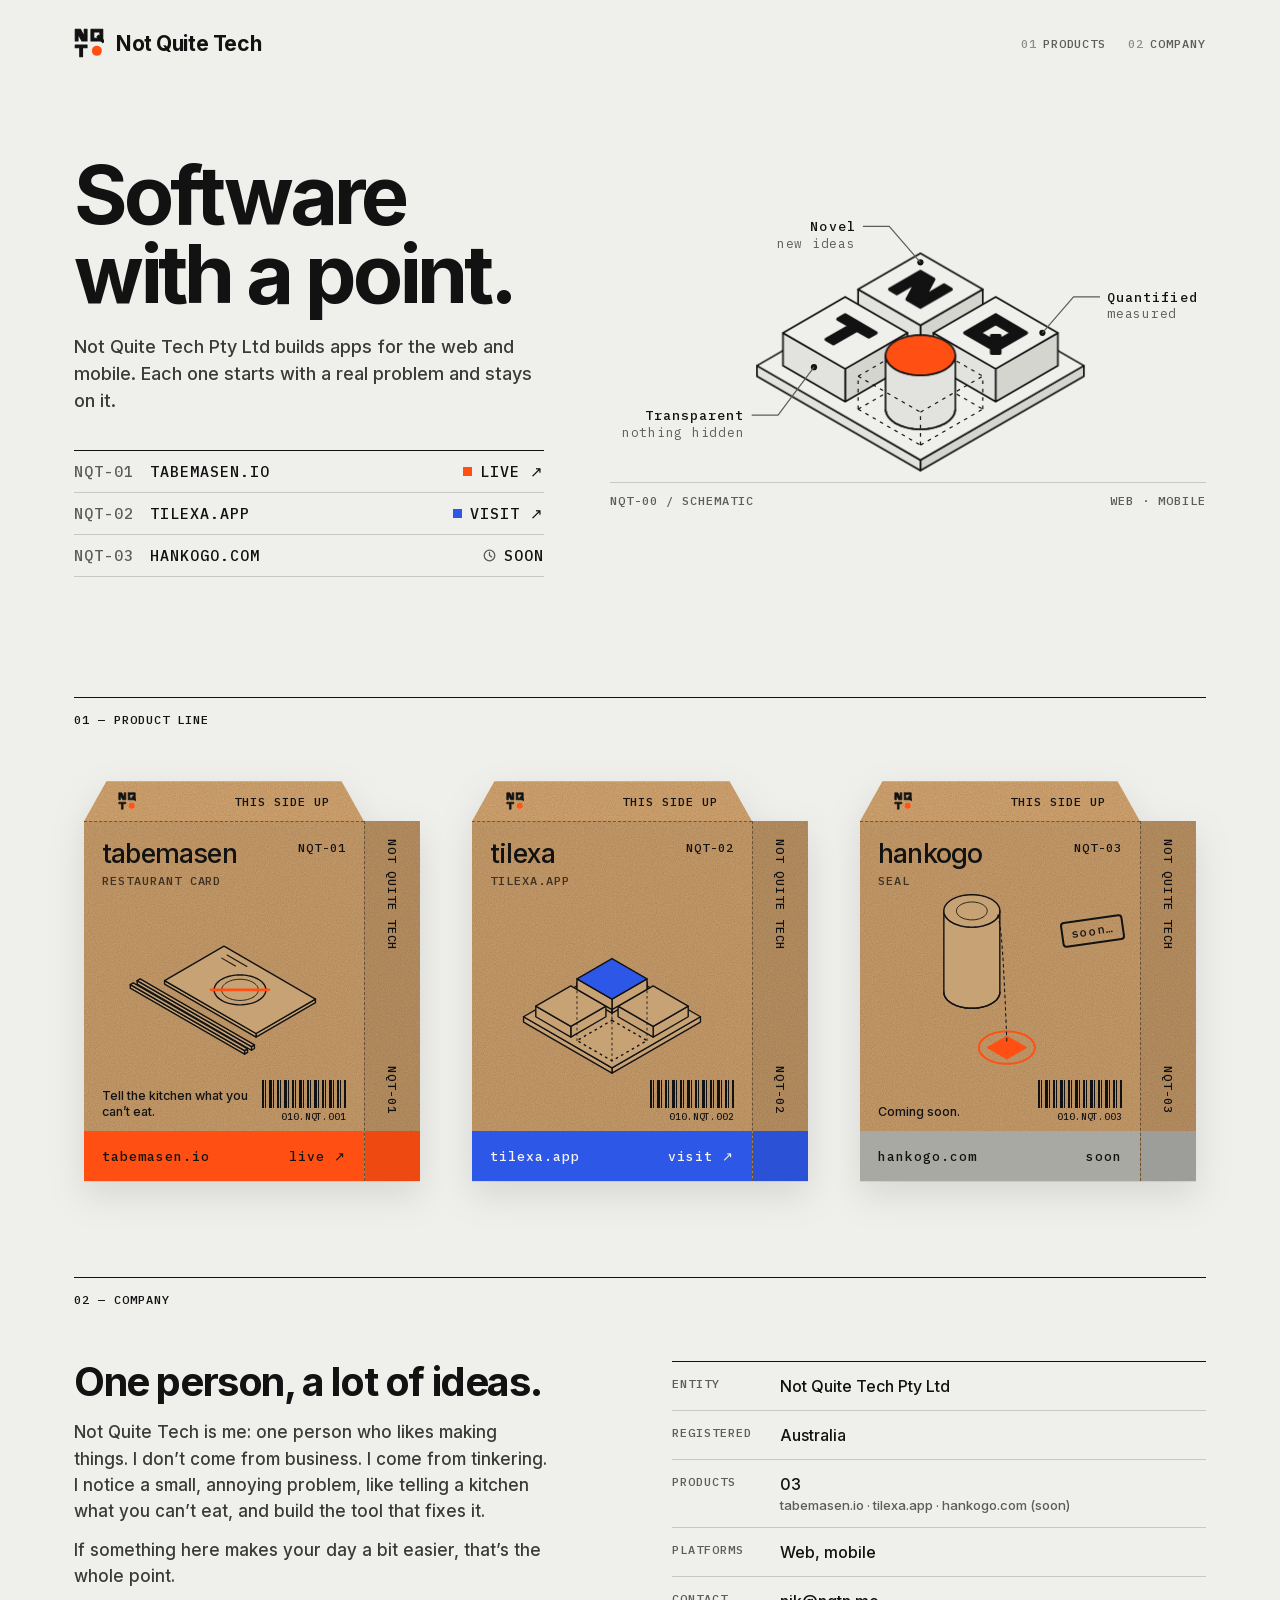
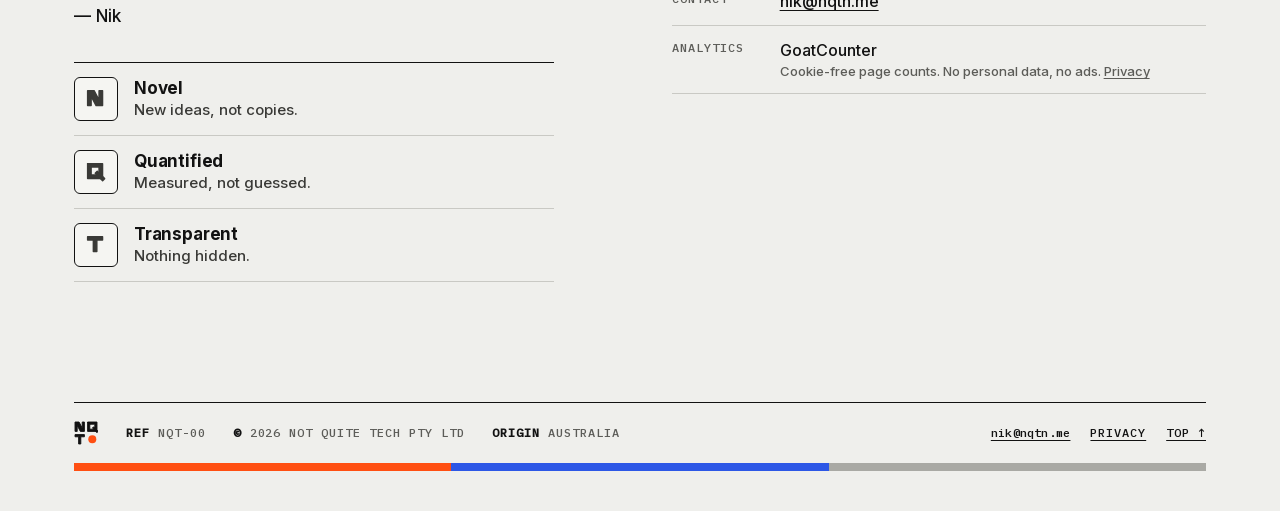
==== commit d3cdf97f: "Clock icon for upcoming products, smoother cylinder animation, personal company note, one-line foote" ====
--- a/index.html
+++ b/index.html
@@ -28,7 +28,7 @@
   <script data-goatcounter="https://nqtn.goatcounter.com/count" async src="//gc.zgo.at/count.js"></script>
   <script type="application/ld+json">
   {"@context":"https://schema.org","@graph":[
-    {"@type":"Organization","@id":"https://nqtn.me/#org","name":"Not Quite Tech","legalName":"Not Quite Tech Pty Ltd","url":"https://nqtn.me/","logo":{"@type":"ImageObject","url":"https://nqtn.me/assets/img/apple-touch-icon.png","width":180,"height":180},"address":{"@type":"PostalAddress","addressCountry":"AU"},"description":"Australian company building apps for the web and mobile."},
+    {"@type":"Organization","@id":"https://nqtn.me/#org","name":"Not Quite Tech","legalName":"Not Quite Tech Pty Ltd","url":"https://nqtn.me/","logo":{"@type":"ImageObject","url":"https://nqtn.me/assets/img/apple-touch-icon.png","width":180,"height":180},"address":{"@type":"PostalAddress","addressCountry":"AU"},"email":"nik@nqtn.me","founder":{"@type":"Person","name":"Nik"},"description":"Australian company building apps for the web and mobile."},
     {"@type":"WebSite","@id":"https://nqtn.me/#website","url":"https://nqtn.me/","name":"Not Quite Tech","publisher":{"@id":"https://nqtn.me/#org"},"inLanguage":"en-AU"},
     {"@type":"WebApplication","name":"tabemasen","url":"https://tabemasen.io","description":"A restaurant card that tells the kitchen what you can't eat.","applicationCategory":"LifestyleApplication","operatingSystem":"Web","publisher":{"@id":"https://nqtn.me/#org"}}
   ]}
@@ -53,7 +53,7 @@
         <div class="contents mono">
           <a href="https://tabemasen.io"><span class="muted">NQT-01</span><span class="nm2">tabemasen.io</span><span class="st"><i class="sq b1"></i>live ↗</span></a>
           <a href="https://tilexa.app"><span class="muted">NQT-02</span><span class="nm2">tilexa.app</span><span class="st"><i class="sq b2"></i>visit ↗</span></a>
-          <span class="row"><span class="muted">NQT-03</span><span>hankogo.com</span><span class="st"><i class="sq b3"></i>soon</span></span>
+          <span class="row"><span class="muted">NQT-03</span><span>hankogo.com</span><span class="st"><svg class="clk" viewBox="0 0 16 16" aria-hidden="true"><circle cx="8" cy="8" r="6.5" fill="none" stroke="currentColor" stroke-width="1.6"/><path d="M8 4.2V8l2.6 1.7" fill="none" stroke="currentColor" stroke-width="1.6" stroke-linecap="round" stroke-linejoin="round"/></svg>soon</span></span>
         </div>
       </div>
       <figure class="h-art">
@@ -112,8 +112,10 @@
       <div class="sec-head mono"><h2>02 — Company</h2></div>
       <div class="spec">
         <div class="about">
-          <h3>Why “not quite”.</h3>
-          <p>Because software is never finished. Ours ships when it does its job well. Then we watch how people use it and keep tuning. The name keeps us honest.</p>
+          <h3>One person, a lot of ideas.</h3>
+          <p>Not Quite Tech is me: one person who likes making things. I don’t come from business. I come from tinkering. I notice a small, annoying problem, like telling a kitchen what you can’t eat, and build the tool that fixes it.</p>
+          <p>If something here makes your day a bit easier, that’s the whole point.</p>
+          <p class="sig">— Nik</p>
           <ol class="principles">
             <li><span class="lt" aria-hidden="true"><svg viewBox="-1 -1 22 22" fill="currentColor" stroke="currentColor" stroke-width="1.6" stroke-linejoin="round"><polygon fill-rule="evenodd" points="0.80,0.80 7.88,0.80 13.37,11.10 13.37,0.80 17.20,0.80 17.20,17.20 10.12,17.20 4.63,6.90 4.63,17.20 0.80,17.20"/></svg></span><span><b>Novel</b>New ideas, not copies.</span></li>
             <li><span class="lt" aria-hidden="true"><svg viewBox="-1 -1 22 22" fill="currentColor" stroke="currentColor" stroke-width="1.6" stroke-linejoin="round"><polygon fill-rule="evenodd" points="0.80,0.80 17.20,0.80 17.20,17.20 0.80,17.20 0.80,0.80 4.63,4.63 4.63,13.37 13.37,13.37 13.37,4.63 4.63,4.63"/><polygon fill-rule="evenodd" points="9.18,11.37 11.37,9.18 19.48,17.29 17.29,19.48"/></svg></span><span><b>Quantified</b>Measured, not guessed.</span></li>
@@ -125,6 +127,7 @@
           <dt class="mono muted">Registered</dt><dd>Australia</dd>
           <dt class="mono muted">Products</dt><dd>03<small>tabemasen.io · tilexa.app · hankogo.com (soon)</small></dd>
           <dt class="mono muted">Platforms</dt><dd>Web, mobile</dd>
+          <dt class="mono muted">Contact</dt><dd><a href="mailto:nik@nqtn.me">nik@nqtn.me</a></dd>
           <dt class="mono muted">Analytics</dt><dd>GoatCounter<small>Cookie-free page counts. No personal data, no ads. <a href="privacy.html">Privacy</a></small></dd>
         </dl>
       </div>
@@ -133,14 +136,13 @@
 
   <footer class="foot mono">
     <div class="foot-body">
-      <span class="mark"><img src="assets/img/mark.svg" alt=""><b>Not Quite Tech</b></span>
+      <a class="mark" href="/" aria-label="Not Quite Tech home"><img src="assets/img/mark.svg" alt="" width="24" height="24"></a>
       <div class="rows">
         <span><b>Ref</b> <span class="muted">NQT-00</span></span>
-        <span><b>Maker</b> <span class="muted">Not Quite Tech Pty Ltd</span></span>
+        <span><b>©</b> <span class="muted">2026 Not Quite Tech Pty Ltd</span></span>
         <span><b>Origin</b> <span class="muted">Australia</span></span>
-        <span><b>©</b> <span class="muted">2026 Not Quite Tech Pty Ltd</span></span>
       </div>
-      <nav aria-label="Footer"><a href="privacy.html">Privacy</a><a href="#top">Top ↑</a></nav>
+      <nav aria-label="Footer"><a href="mailto:nik@nqtn.me">nik@nqtn.me</a><a href="privacy.html">Privacy</a><a href="#top">Top ↑</a></nav>
     </div>
     <div class="tri" aria-hidden="true"><i class="b1"></i><i class="b2"></i><i class="b3"></i></div>
   </footer>
--- a/assets/css/site.css
+++ b/assets/css/site.css
@@ -65,6 +65,7 @@
 .contents a:hover .nm2 { text-decoration: underline; text-underline-offset: 3px; }
 .contents .st { display: flex; align-items: center; gap: 8px; }
 .contents .sq { width: 9px; height: 9px; background: var(--bc); }
+.contents .clk { width: 13px; height: 13px; color: var(--label); }
 .h-art { margin: 0; }
 .h-art figcaption { display: flex; justify-content: space-between; gap: 12px; border-top: 1px solid var(--hairline); padding-top: 10px; margin-top: 4px; }
 .schem { display: block; width: 100%; height: auto; overflow: visible; }
@@ -80,10 +81,10 @@
 .schem .tx2 { font: 400 10.5px var(--mono); letter-spacing: .06em; fill: var(--label); }
 /* assembly: plate, three blocks drop in, the slot is traced, the cylinder lands, labels arrive */
 @keyframes drop { from { transform: translateY(-46px); opacity: 0; } 60% { opacity: 1; } to { transform: none; opacity: 1; } }
-@keyframes land { 0% { transform: translateY(-120px); opacity: 0; } 30% { opacity: 1; } 78% { transform: translateY(3px); } 100% { transform: none; opacity: 1; } }
+@keyframes land { from { transform: translateY(-120px); opacity: 0; } 30% { opacity: 1; } to { transform: none; opacity: 1; } }
 @keyframes fade { from { opacity: 0; } to { opacity: 1; } }
 @keyframes march { to { stroke-dashoffset: -14; } }
-@keyframes bob { 0%, 62%, 100% { transform: none; } 74% { transform: translateY(-16px); } 86% { transform: translateY(1px); } }
+@keyframes bob { 0%, 60%, 100% { transform: none; animation-timing-function: cubic-bezier(.45,0,.55,1); } 80% { transform: translateY(-14px); animation-timing-function: cubic-bezier(.45,0,.55,1); } }
 .schem .s { animation: drop .7s cubic-bezier(.2,.8,.2,1) both; }
 .schem .s-base { animation-name: fade; animation-duration: .5s; }
 .schem .s-b1 { animation-delay: .25s; } .schem .s-b2 { animation-delay: .45s; } .schem .s-b3 { animation-delay: .65s; }
@@ -91,7 +92,7 @@
 .schem .s-ghost { animation: fade .4s .95s both; }
 .schem .s-ghost .gh, .schem .s-gfront .gh { animation: march 1.2s linear infinite; }
 .schem .s-gfront { animation: fade .4s .95s both; }
-.schem .s-cyl { animation: land .9s 1.3s cubic-bezier(.3,.7,.3,1) both, bob 5s 3s ease-in-out infinite; }
+.schem .s-cyl { animation: land 1.1s 1.2s cubic-bezier(.65,0,.35,1) both, bob 5s 3.2s linear infinite; }
 .schem .s-co { animation: fade .6s 2.1s both; }
 @media (max-width: 860px) {
   .hero { grid-template-columns: 1fr; padding-top: 24px; }
@@ -133,6 +134,9 @@
 
 /* ───────── company: plain spec sheet ───────── */
 .spec { display: grid; grid-template-columns: minmax(0, 1fr) minmax(300px, 1fr); gap: 36px 64px; align-items: start; }
+.about p + p { margin-top: 12px; }
+.spec dd > a { text-decoration: underline; text-underline-offset: 3px; text-decoration-thickness: 1px; }
+.about .sig { margin-top: 14px; font-size: 17px; color: var(--ink); }
 .about h3 { margin: 0 0 16px; font-size: clamp(28px, 3.4vw, 40px); letter-spacing: -.035em; line-height: 1.05; }
 .about p { margin: 0; font-size: 17px; line-height: 1.55; color: var(--ink-2); max-width: 480px; }
 .spec dl { margin: 0; display: grid; grid-template-columns: auto 1fr; border-top: 1.5px solid var(--ink); }
@@ -151,16 +155,16 @@
 
 /* ───────── footer ───────── */
 .foot { margin-top: 120px; padding-bottom: 40px; }
-.foot-body { display: grid; grid-template-columns: auto 1fr auto; gap: 18px 36px; align-items: center; padding: 20px 0; border-top: 1.5px solid var(--ink); }
-.foot .mark { display: flex; align-items: center; gap: 12px; }
-.foot .mark img { width: 22px; height: 22px; }
-.foot .rows { display: grid; grid-template-columns: repeat(auto-fit, minmax(170px, 1fr)); gap: 6px 24px; }
-.foot .rows b { font-weight: 500; }
-.foot nav { display: flex; gap: 18px; align-items: center; }
+.foot-body { display: flex; align-items: center; gap: 12px 28px; padding: 18px 0; border-top: 1.5px solid var(--ink); white-space: nowrap; }
+.foot .mark { display: flex; flex: none; }
+.foot .mark img { width: 24px; height: 24px; }
+.foot .rows { display: flex; gap: 28px; flex: 1; }
+.foot nav { display: flex; gap: 20px; align-items: center; }
+.mono a[href^="mailto"] { text-transform: none; letter-spacing: .02em; }
 .foot nav a { text-decoration: underline; text-underline-offset: 3px; text-decoration-thickness: 1px; }
 .tri { display: grid; grid-template-columns: 1fr 1fr 1fr; height: 8px; }
 .tri i { background: var(--bc); }
-@media (max-width: 760px) { .foot-body { grid-template-columns: 1fr; } }
+@media (max-width: 900px) { .foot-body, .foot .rows { flex-wrap: wrap; } .foot .rows { flex-basis: 100%; order: 2; gap: 6px 20px; } }
 
 /* ───────── text pages ───────── */
 .doc { max-width: 720px; margin: 40px 0 0; }
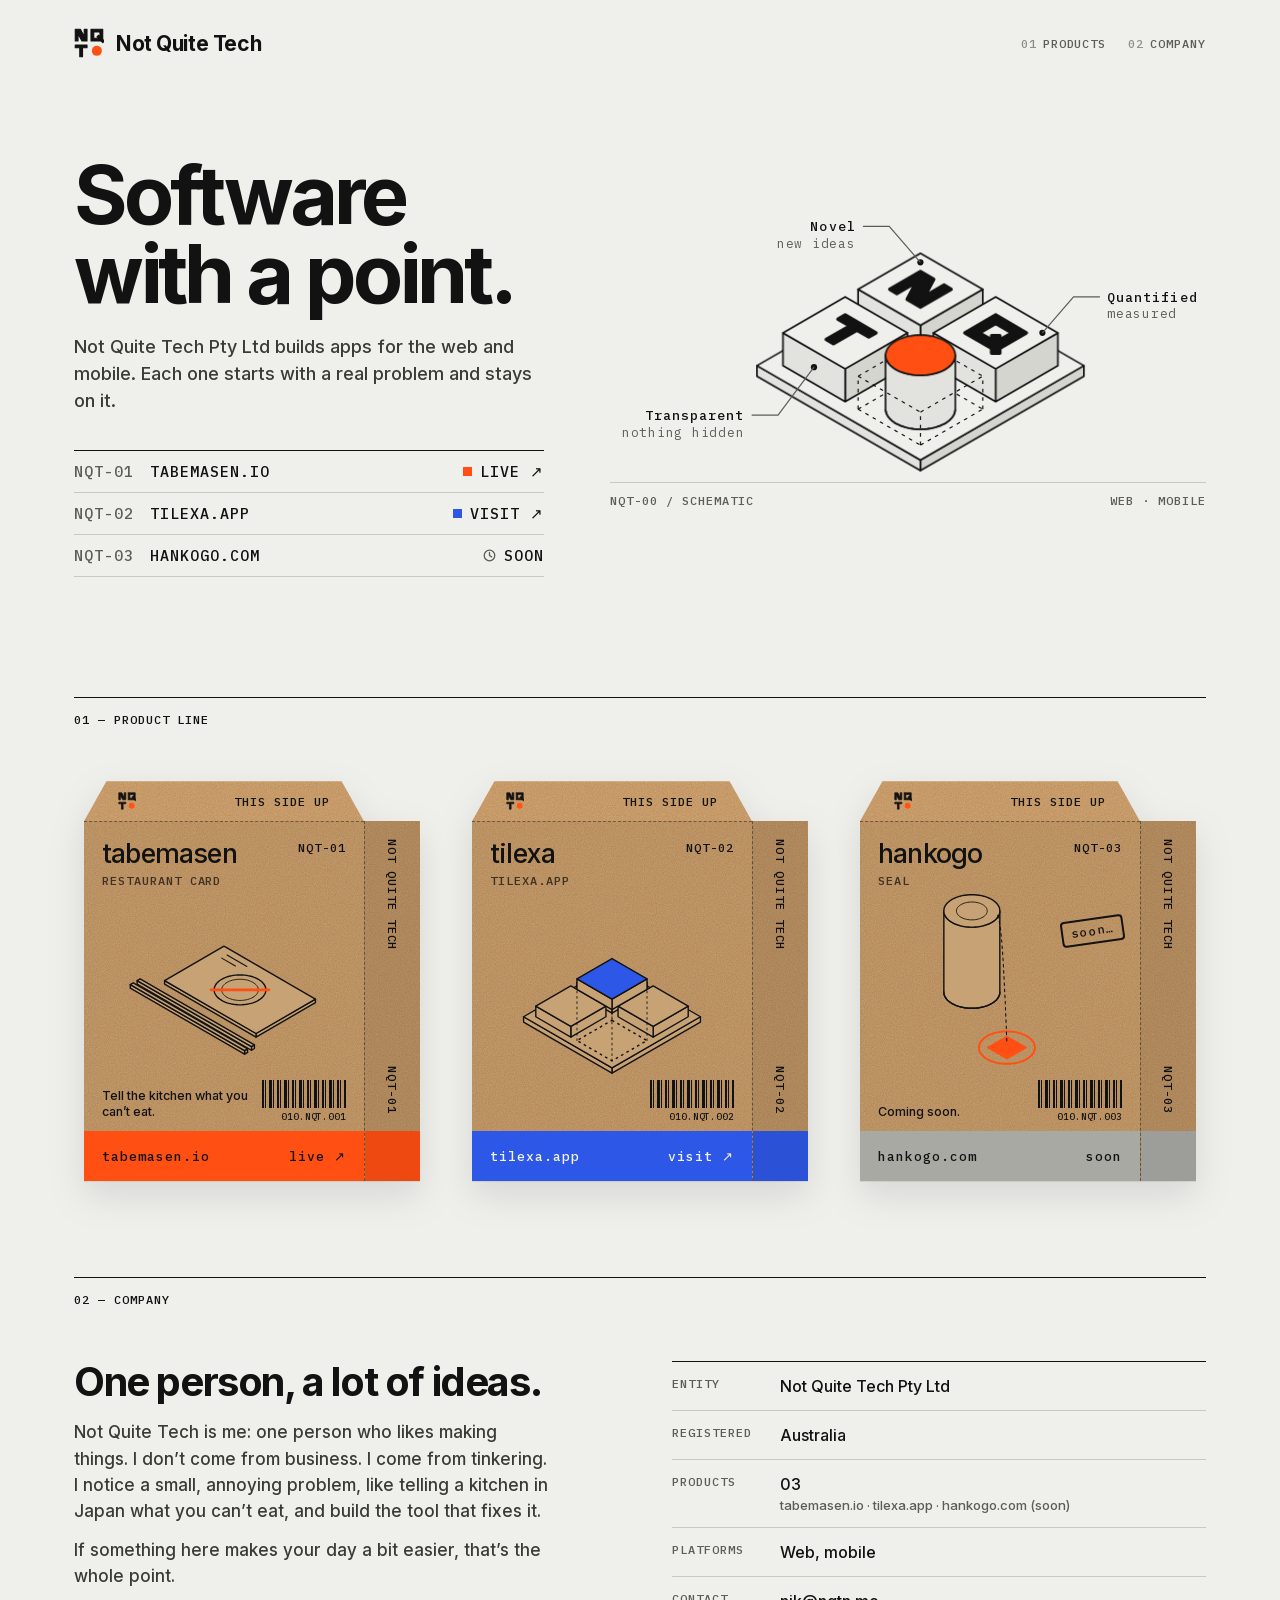
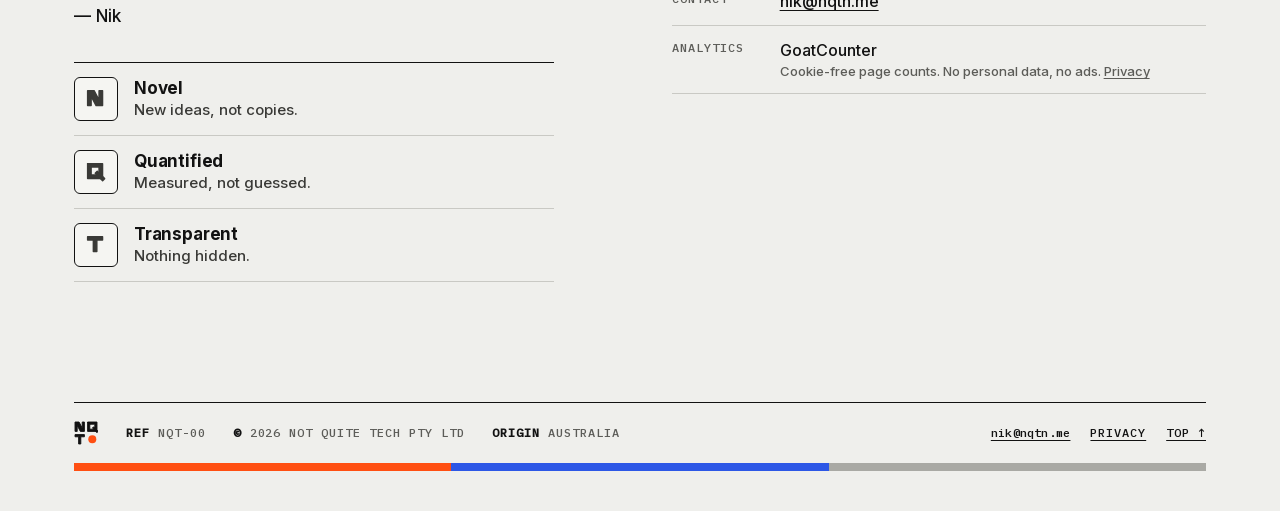
==== commit 2fdb7d68: "Tie the tabemasen example to Japan Co-Authored-By: Claude Opus 5.5 <noreply@anthropic.com>" ====
--- a/index.html
+++ b/index.html
@@ -113,7 +113,7 @@
       <div class="spec">
         <div class="about">
           <h3>One person, a lot of ideas.</h3>
-          <p>Not Quite Tech is me: one person who likes making things. I don’t come from business. I come from tinkering. I notice a small, annoying problem, like telling a kitchen what you can’t eat, and build the tool that fixes it.</p>
+          <p>Not Quite Tech is me: one person who likes making things. I don’t come from business. I come from tinkering. I notice a small, annoying problem, like telling a kitchen in Japan what you can’t eat, and build the tool that fixes it.</p>
           <p>If something here makes your day a bit easier, that’s the whole point.</p>
           <p class="sig">— Nik</p>
           <ol class="principles">
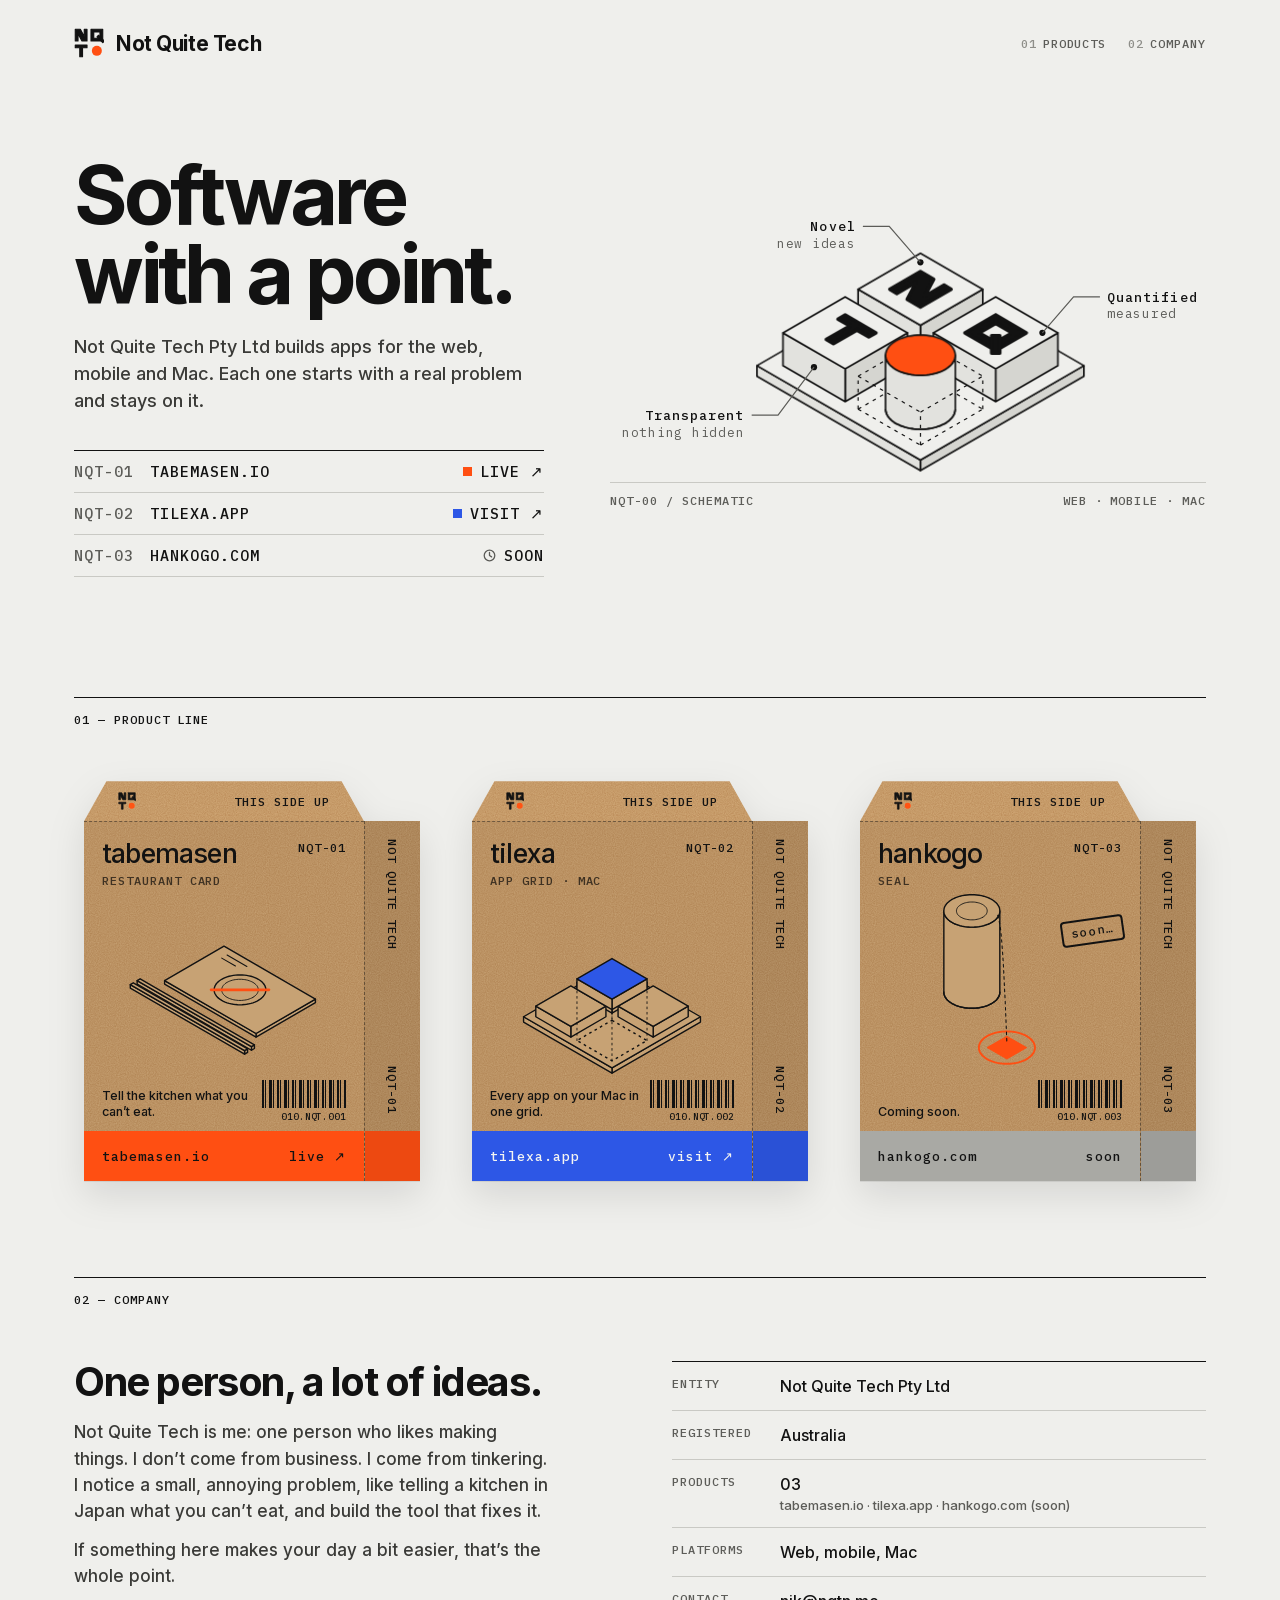
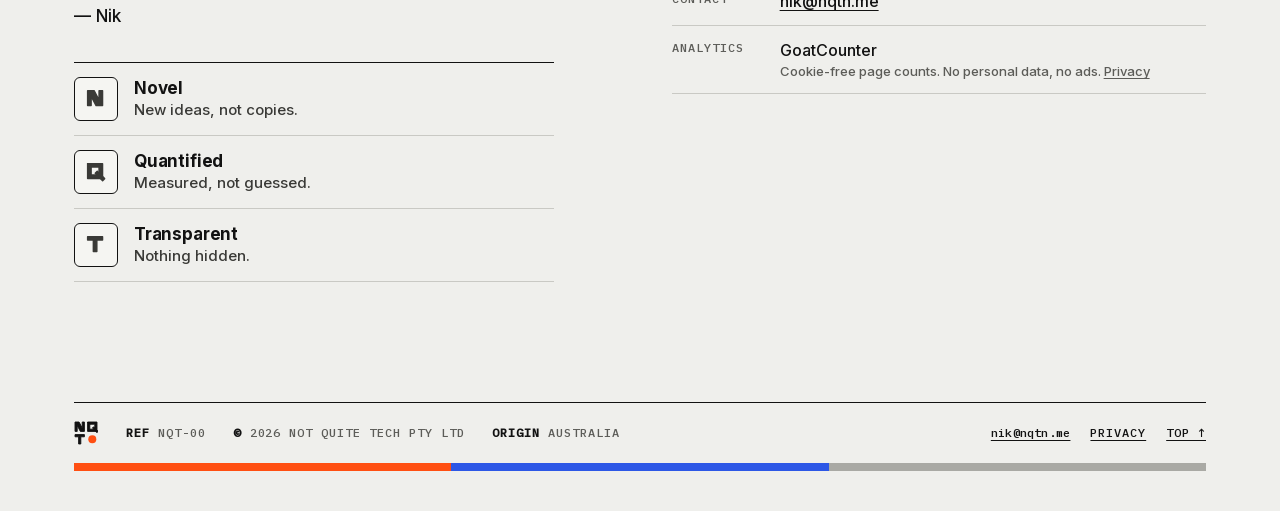
==== commit d65db2e8: "Add Tilexa description; list Mac as a platform Co-Authored-By: Claude Opus 5.5 <noreply@anthropic.co" ====
--- a/index.html
+++ b/index.html
@@ -4,7 +4,7 @@
   <meta charset="utf-8">
   <meta name="viewport" content="width=device-width, initial-scale=1">
   <title>Not Quite Tech · Software with a point</title>
-  <meta name="description" content="Not Quite Tech Pty Ltd is an Australian company building apps for the web and mobile, including tabemasen, tilexa and hankogo.">
+  <meta name="description" content="Not Quite Tech Pty Ltd is an Australian company building apps for the web, mobile and Mac, including tabemasen, tilexa and hankogo.">
   <link rel="canonical" href="https://nqtn.me/">
   <meta name="theme-color" content="#EFEFEC">
   <link rel="icon" href="assets/img/favicon.svg" type="image/svg+xml">
@@ -14,23 +14,24 @@
   <meta property="og:url" content="https://nqtn.me/">
   <meta property="og:locale" content="en_AU">
   <meta property="og:title" content="Not Quite Tech · Software with a point">
-  <meta property="og:description" content="Apps for the web and mobile. Each one starts with a real problem and stays on it.">
+  <meta property="og:description" content="Apps for the web, mobile and Mac. Each one starts with a real problem and stays on it.">
   <meta property="og:image" content="https://nqtn.me/assets/img/og.png">
   <meta property="og:image:width" content="1200">
   <meta property="og:image:height" content="630">
   <meta property="og:image:alt" content="Not Quite Tech homepage: the headline Software with a point, beside a schematic of three lettered blocks and an orange cylinder.">
   <meta name="twitter:card" content="summary_large_image">
   <meta name="twitter:title" content="Not Quite Tech · Software with a point">
-  <meta name="twitter:description" content="Apps for the web and mobile. Each one starts with a real problem and stays on it.">
+  <meta name="twitter:description" content="Apps for the web, mobile and Mac. Each one starts with a real problem and stays on it.">
   <meta name="twitter:image" content="https://nqtn.me/assets/img/og.png">
   <link rel="preload" href="assets/fonts/inter-latin.woff2" as="font" type="font/woff2" crossorigin>
   <link rel="stylesheet" href="assets/css/site.css">
   <script data-goatcounter="https://nqtn.goatcounter.com/count" async src="//gc.zgo.at/count.js"></script>
   <script type="application/ld+json">
   {"@context":"https://schema.org","@graph":[
-    {"@type":"Organization","@id":"https://nqtn.me/#org","name":"Not Quite Tech","legalName":"Not Quite Tech Pty Ltd","url":"https://nqtn.me/","logo":{"@type":"ImageObject","url":"https://nqtn.me/assets/img/apple-touch-icon.png","width":180,"height":180},"address":{"@type":"PostalAddress","addressCountry":"AU"},"email":"nik@nqtn.me","founder":{"@type":"Person","name":"Nik"},"description":"Australian company building apps for the web and mobile."},
+    {"@type":"Organization","@id":"https://nqtn.me/#org","name":"Not Quite Tech","legalName":"Not Quite Tech Pty Ltd","url":"https://nqtn.me/","logo":{"@type":"ImageObject","url":"https://nqtn.me/assets/img/apple-touch-icon.png","width":180,"height":180},"address":{"@type":"PostalAddress","addressCountry":"AU"},"email":"nik@nqtn.me","founder":{"@type":"Person","name":"Nik"},"description":"Australian company building apps for the web, mobile and Mac."},
     {"@type":"WebSite","@id":"https://nqtn.me/#website","url":"https://nqtn.me/","name":"Not Quite Tech","publisher":{"@id":"https://nqtn.me/#org"},"inLanguage":"en-AU"},
-    {"@type":"WebApplication","name":"tabemasen","url":"https://tabemasen.io","description":"A restaurant card that tells the kitchen what you can't eat.","applicationCategory":"LifestyleApplication","operatingSystem":"Web","publisher":{"@id":"https://nqtn.me/#org"}}
+    {"@type":"WebApplication","name":"tabemasen","url":"https://tabemasen.io","description":"A restaurant card that tells the kitchen what you can't eat.","applicationCategory":"LifestyleApplication","operatingSystem":"Web","publisher":{"@id":"https://nqtn.me/#org"}},
+    {"@type":"SoftwareApplication","name":"Tilexa","url":"https://tilexa.app","description":"Shows every app on your Mac in one full-screen grid.","applicationCategory":"UtilitiesApplication","operatingSystem":"macOS 26","publisher":{"@id":"https://nqtn.me/#org"}}
   ]}
   </script>
 </head>
@@ -49,7 +50,7 @@
     <section class="hero" id="top">
       <div class="h-text">
         <h1>Software<br>with a point.</h1>
-        <p>Not Quite Tech Pty Ltd builds apps for the web and mobile. Each one starts with a real problem and stays on it.</p>
+        <p>Not Quite Tech Pty Ltd builds apps for the web, mobile and Mac. Each one starts with a real problem and stays on it.</p>
         <div class="contents mono">
           <a href="https://tabemasen.io"><span class="muted">NQT-01</span><span class="nm2">tabemasen.io</span><span class="st"><i class="sq b1"></i>live ↗</span></a>
           <a href="https://tilexa.app"><span class="muted">NQT-02</span><span class="nm2">tilexa.app</span><span class="st"><i class="sq b2"></i>visit ↗</span></a>
@@ -58,7 +59,7 @@
       </div>
       <figure class="h-art">
         <svg class="schem" viewBox="-29 50 497 222" role="img" aria-labelledby="schem-t"><title id="schem-t">Schematic of the Not Quite Tech mark as three blocks and a cylinder. N: novel, new ideas, not copies. Q: quantified, measured, not guessed. T: transparent, nothing hidden. An orange cylinder stands in the outline of a fourth block.</title><g class="s s-base"><polygon class="fr" points="366.4,187.0 230.0,265.8 230.0,257.0 366.4,178.2"/><polygon class="fl" points="93.6,187.0 230.0,265.8 230.0,257.0 93.6,178.2"/><polygon class="ft" points="230.0,99.5 366.4,178.2 230.0,257.0 93.6,178.2"/></g><g class="s s-b1"><polygon class="fr" points="282.0,142.0 230.0,172.0 230.0,144.5 282.0,114.5"/><polygon class="fl" points="178.0,142.0 230.0,172.0 230.0,144.5 178.0,114.5"/><polygon class="ft" points="230.0,84.5 282.0,114.5 230.0,144.5 178.0,114.5"/><polygon class="lt" fill-rule="evenodd" style="stroke-width:2.89" points="230.0,99.7 241.1,106.1 233.6,120.3 249.7,111.0 255.6,114.5 230.0,129.3 218.9,122.9 226.4,108.7 210.3,118.0 204.4,114.5"/></g><g class="s s-b2"><polygon class="fr" points="344.7,178.2 292.8,208.2 292.8,180.8 344.7,150.8"/><polygon class="fl" points="240.8,178.2 292.8,208.2 292.8,180.8 240.8,150.8"/><polygon class="ft" points="292.8,120.8 344.7,150.8 292.8,180.8 240.8,150.8"/><polygon class="lt" fill-rule="evenodd" style="stroke-width:2.89" points="292.8,135.9 318.4,150.8 292.8,165.6 267.1,150.8 292.8,135.9 292.8,142.9 279.1,150.8 292.8,158.6 306.5,150.8 292.8,142.9"/><polygon class="lt" fill-rule="evenodd" style="stroke-width:2.89" points="289.4,153.1 296.2,153.1 296.2,167.7 289.4,167.7"/></g><g class="s s-b3"><polygon class="fr" points="219.2,178.2 167.2,208.2 167.2,180.8 219.2,150.8"/><polygon class="fl" points="115.3,178.2 167.2,208.2 167.2,180.8 115.3,150.8"/><polygon class="ft" points="167.2,120.8 219.2,150.8 167.2,180.8 115.3,150.8"/><polygon class="lt" fill-rule="evenodd" style="stroke-width:2.89" points="167.2,135.9 192.9,150.8 186.9,154.2 177.0,148.5 157.4,159.9 151.4,156.4 171.1,145.1 161.2,139.4"/></g><g class="s s-ghost"><line class="gh" x1="178.0" y1="214.5" x2="230.0" y2="184.5"/><line class="gh" x1="230.0" y1="184.5" x2="282.0" y2="214.5"/><line class="gh" x1="178.0" y1="187.0" x2="230.0" y2="157.0"/><line class="gh" x1="230.0" y1="157.0" x2="282.0" y2="187.0"/><line class="gh" x1="230.0" y1="184.5" x2="230.0" y2="157.0"/></g><g class="s s-cyl"><polygon class="fl" points="259.1,214.5 259.0,215.6 258.8,216.7 258.5,217.8 258.1,218.8 257.5,219.9 256.9,220.9 256.1,221.9 255.2,222.9 254.2,223.8 253.1,224.7 251.9,225.6 250.6,226.4 249.2,227.1 247.7,227.8 246.2,228.5 244.5,229.0 242.9,229.6 241.1,230.0 239.3,230.4 237.5,230.7 235.7,231.0 233.8,231.2 231.9,231.3 230.0,231.3 228.1,231.3 226.2,231.2 224.3,231.0 222.5,230.7 220.7,230.4 218.9,230.0 217.1,229.6 215.5,229.0 213.8,228.5 212.3,227.8 210.8,227.1 209.4,226.4 208.1,225.6 206.9,224.7 205.8,223.8 204.8,222.9 203.9,221.9 203.1,220.9 202.5,219.9 201.9,218.8 201.5,217.8 201.2,216.7 201.0,215.6 200.9,214.5 200.9,169.5 201.0,170.6 201.2,171.7 201.5,172.8 201.9,173.8 202.5,174.9 203.1,175.9 203.9,176.9 204.8,177.9 205.8,178.8 206.9,179.7 208.1,180.6 209.4,181.4 210.8,182.1 212.3,182.8 213.8,183.5 215.5,184.0 217.1,184.6 218.9,185.0 220.7,185.4 222.5,185.7 224.3,186.0 226.2,186.2 228.1,186.3 230.0,186.3 231.9,186.3 233.8,186.2 235.7,186.0 237.5,185.7 239.3,185.4 241.1,185.0 242.9,184.6 244.5,184.0 246.2,183.5 247.7,182.8 249.2,182.1 250.6,181.4 251.9,180.6 253.1,179.7 254.2,178.8 255.2,177.9 256.1,176.9 256.9,175.9 257.5,174.9 258.1,173.8 258.5,172.8 258.8,171.7 259.0,170.6 259.1,169.5"/><polyline class="ln" points="259.1,214.5 259.0,215.6 258.8,216.7 258.5,217.8 258.1,218.8 257.5,219.9 256.9,220.9 256.1,221.9 255.2,222.9 254.2,223.8 253.1,224.7 251.9,225.6 250.6,226.4 249.2,227.1 247.7,227.8 246.2,228.5 244.5,229.0 242.9,229.6 241.1,230.0 239.3,230.4 237.5,230.7 235.7,231.0 233.8,231.2 231.9,231.3 230.0,231.3 228.1,231.3 226.2,231.2 224.3,231.0 222.5,230.7 220.7,230.4 218.9,230.0 217.1,229.6 215.5,229.0 213.8,228.5 212.3,227.8 210.8,227.1 209.4,226.4 208.1,225.6 206.9,224.7 205.8,223.8 204.8,222.9 203.9,221.9 203.1,220.9 202.5,219.9 201.9,218.8 201.5,217.8 201.2,216.7 201.0,215.6 200.9,214.5"/><polygon class="fo" points="250.6,181.4 248.7,182.4 246.7,183.3 244.5,184.0 242.3,184.7 239.9,185.3 237.5,185.7 235.1,186.0 232.5,186.2 230.0,186.3 227.5,186.2 224.9,186.0 222.5,185.7 220.1,185.3 217.7,184.7 215.5,184.0 213.3,183.3 211.3,182.4 209.4,181.4 207.7,180.3 206.2,179.1 204.8,177.9 203.6,176.6 202.7,175.2 201.9,173.8 201.4,172.4 201.0,171.0 200.9,169.5 201.0,168.0 201.4,166.6 201.9,165.2 202.7,163.8 203.6,162.4 204.8,161.1 206.2,159.9 207.7,158.7 209.4,157.6 211.3,156.6 213.3,155.7 215.5,155.0 217.7,154.3 220.1,153.7 222.5,153.3 224.9,153.0 227.5,152.8 230.0,152.7 232.5,152.8 235.1,153.0 237.5,153.3 239.9,153.7 242.3,154.3 244.5,155.0 246.7,155.7 248.7,156.6 250.6,157.6 252.3,158.7 253.8,159.9 255.2,161.1 256.4,162.4 257.3,163.8 258.1,165.2 258.6,166.6 259.0,168.0 259.1,169.5 259.0,171.0 258.6,172.4 258.1,173.8 257.3,175.2 256.4,176.6 255.2,177.9 253.8,179.1 252.3,180.3 250.6,181.4"/></g><g class="s s-gfront"><line class="gh" x1="178.0" y1="214.5" x2="230.0" y2="244.5"/><line class="gh" x1="230.0" y1="244.5" x2="282.0" y2="214.5"/><line class="gh" x1="178.0" y1="187.0" x2="230.0" y2="217.0"/><line class="gh" x1="230.0" y1="217.0" x2="282.0" y2="187.0"/><line class="gh" x1="282.0" y1="214.5" x2="282.0" y2="187.0"/><line class="gh" x1="230.0" y1="244.5" x2="230.0" y2="217.0"/><line class="gh" x1="178.0" y1="214.5" x2="178.0" y2="187.0"/></g><g class="s s-co"><circle class="dot" cx="331.8" cy="150.8" r="2.6"/><polyline class="ld" points="331.8,150.8 357.8,120.8 379.8,120.8"/><text class="tx" x="385.8" y="124.8" text-anchor="start">Quantified</text><text class="tx2" x="385.8" y="138.8" text-anchor="start">measured</text><circle class="dot" cx="230.0" cy="92.0" r="2.6"/><polyline class="ld" points="230.0,92.0 204.0,62.0 182.0,62.0"/><text class="tx" x="176.0" y="66.0" text-anchor="end">Novel</text><text class="tx2" x="176.0" y="80.0" text-anchor="end">new ideas</text><circle class="dot" cx="141.2" cy="179.5" r="2.6"/><polyline class="ld" points="141.2,179.5 111.2,219.5 89.2,219.5"/><text class="tx" x="83.2" y="223.5" text-anchor="end">Transparent</text><text class="tx2" x="83.2" y="237.5" text-anchor="end">nothing hidden</text></g></svg>
-        <figcaption class="mono muted"><span>NQT-00 / schematic</span><span>web · mobile</span></figcaption>
+        <figcaption class="mono muted"><span>NQT-00 / schematic</span><span>web · mobile · mac</span></figcaption>
       </figure>
     </section>
 
@@ -79,13 +80,13 @@
           </a>
         </li>
         <li>
-          <a class="box" href="https://tilexa.app" aria-label="tilexa.app">
+          <a class="box" href="https://tilexa.app" aria-label="tilexa.app: every app on your Mac in one grid. Coming to the Mac App Store.">
             <div class="flap kraft" aria-hidden="true"><img src="assets/img/mark.svg" alt=""><span class="mono">this side up</span></div>
             <div class="front kraft">
               <div class="hd"><h3 class="nm">tilexa</h3><span class="mono">NQT-02</span></div>
-              <div class="sub"><span class="mono muted">tilexa.app</span></div>
+              <div class="sub"><span class="mono muted">app grid · mac</span></div>
               <div class="art"><img src="assets/img/iso-tilexa.svg" alt="" width="300" height="220"></div>
-              <div class="meta"><p></p><div><div class="barcode"></div><div class="code">010.NQT.002</div></div></div>
+              <div class="meta"><p>Every app on your Mac in one grid.</p><div><div class="barcode"></div><div class="code">010.NQT.002</div></div></div>
               <div class="band b2"><b>tilexa.app</b><b>visit ↗</b></div>
             </div>
             <div class="side kraft" aria-hidden="true"><div class="v mono"><span>not quite tech</span><span>NQT-02</span></div><div class="band b2"></div></div>
@@ -126,7 +127,7 @@
           <dt class="mono muted">Entity</dt><dd>Not Quite Tech Pty Ltd</dd>
           <dt class="mono muted">Registered</dt><dd>Australia</dd>
           <dt class="mono muted">Products</dt><dd>03<small>tabemasen.io · tilexa.app · hankogo.com (soon)</small></dd>
-          <dt class="mono muted">Platforms</dt><dd>Web, mobile</dd>
+          <dt class="mono muted">Platforms</dt><dd>Web, mobile, Mac</dd>
           <dt class="mono muted">Contact</dt><dd><a href="mailto:nik@nqtn.me">nik@nqtn.me</a></dd>
           <dt class="mono muted">Analytics</dt><dd>GoatCounter<small>Cookie-free page counts. No personal data, no ads. <a href="privacy.html">Privacy</a></small></dd>
         </dl>
